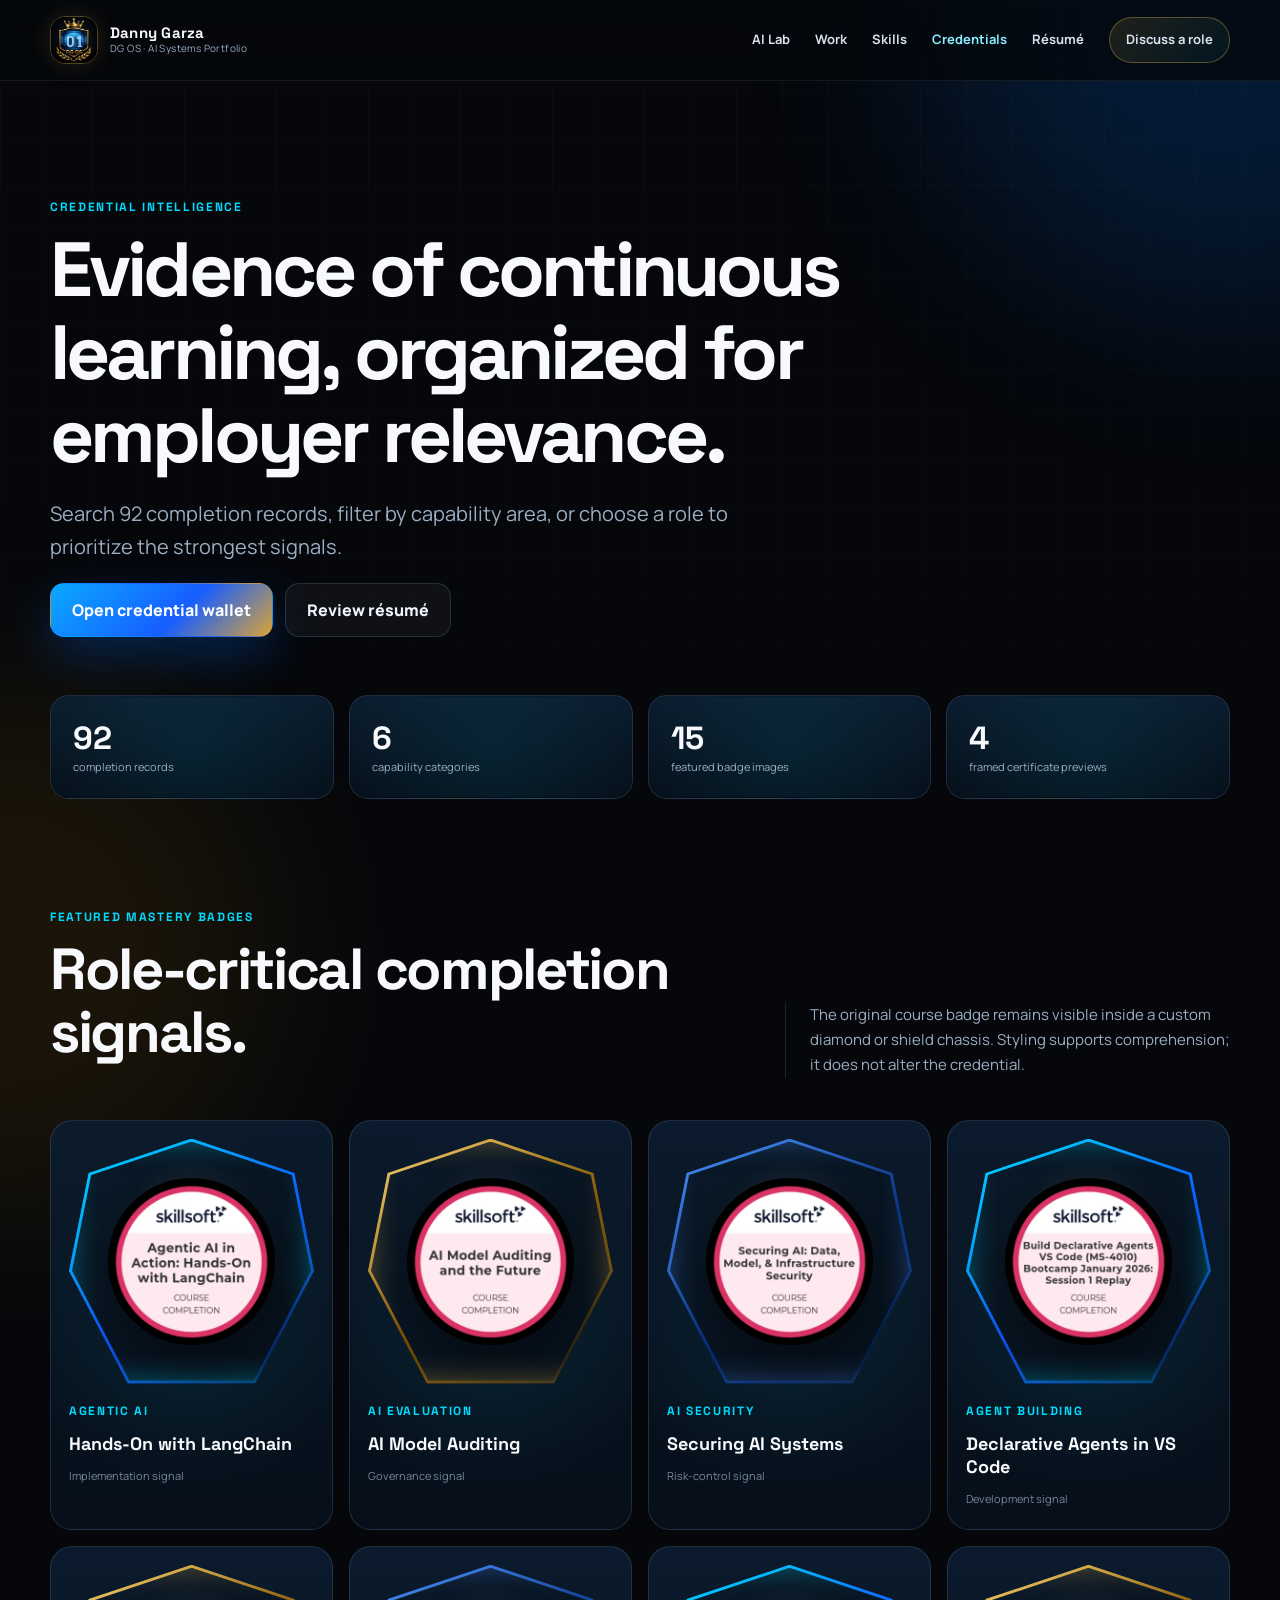
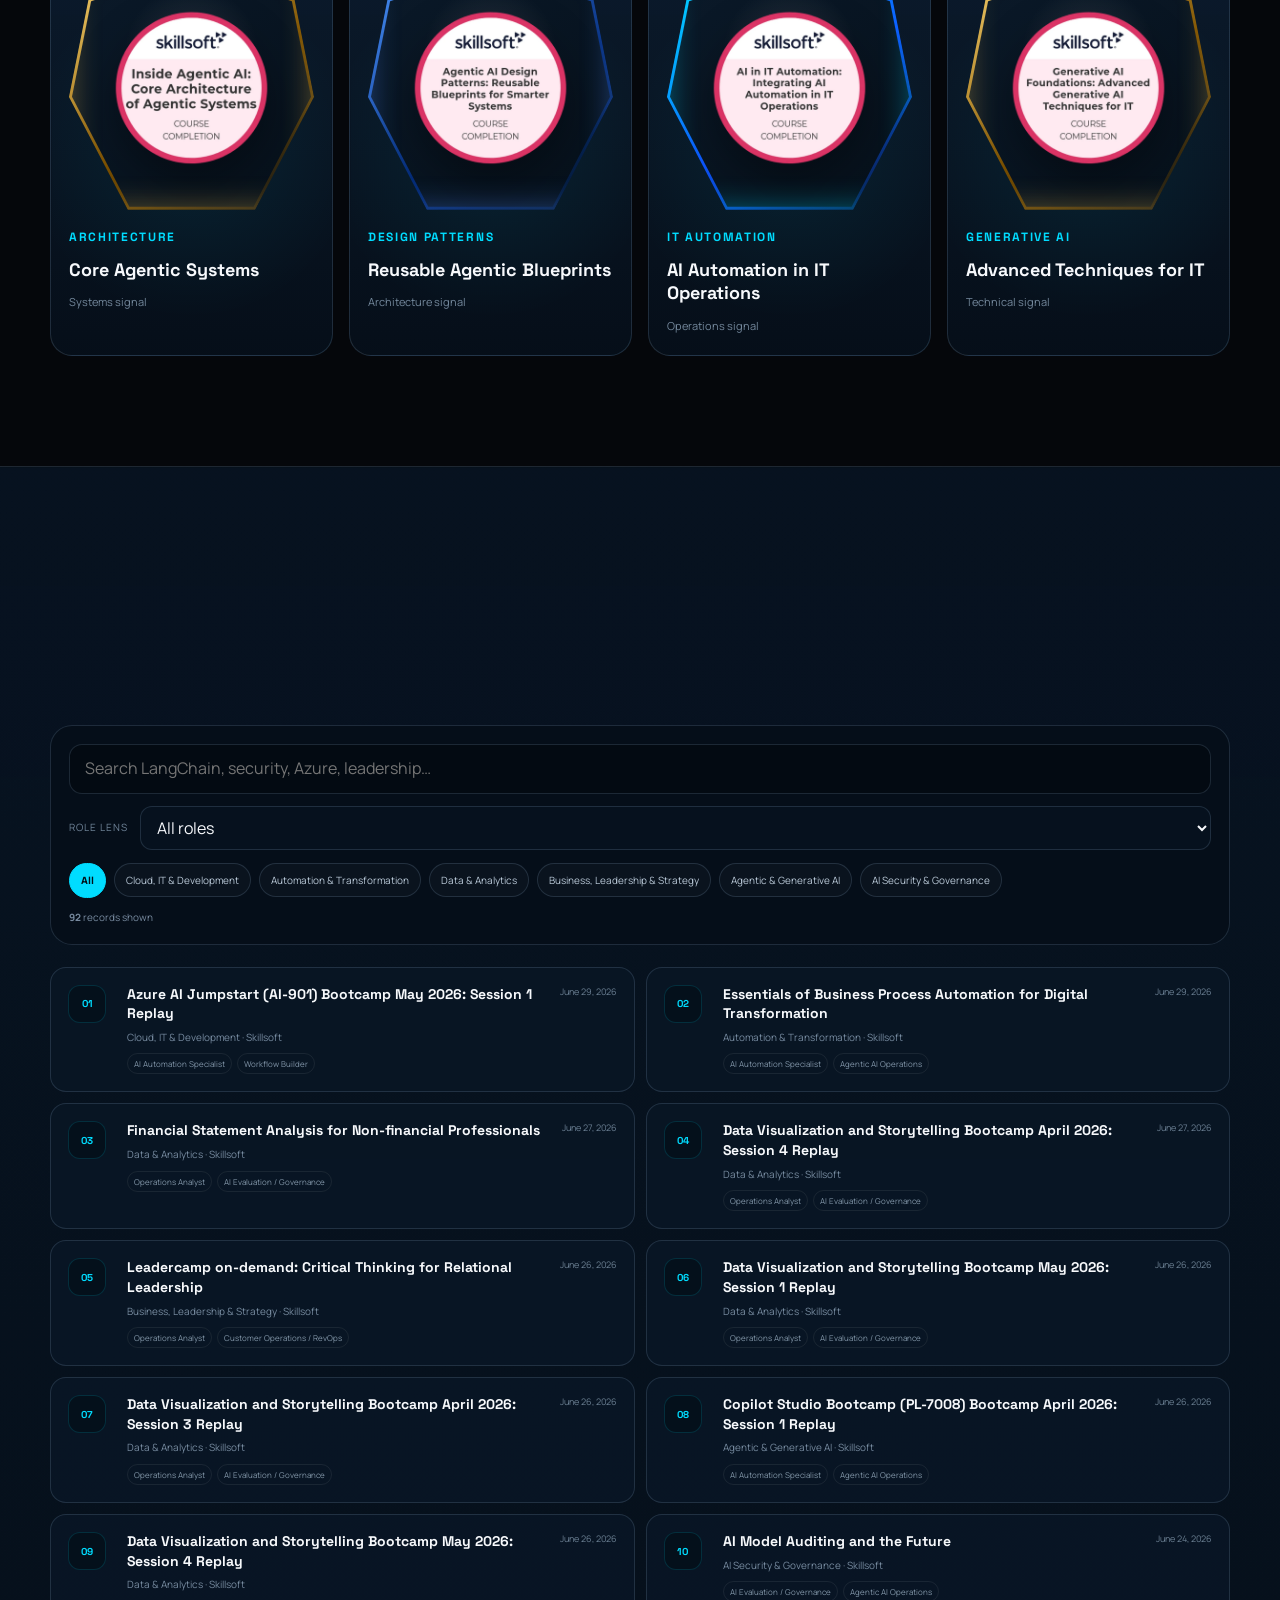
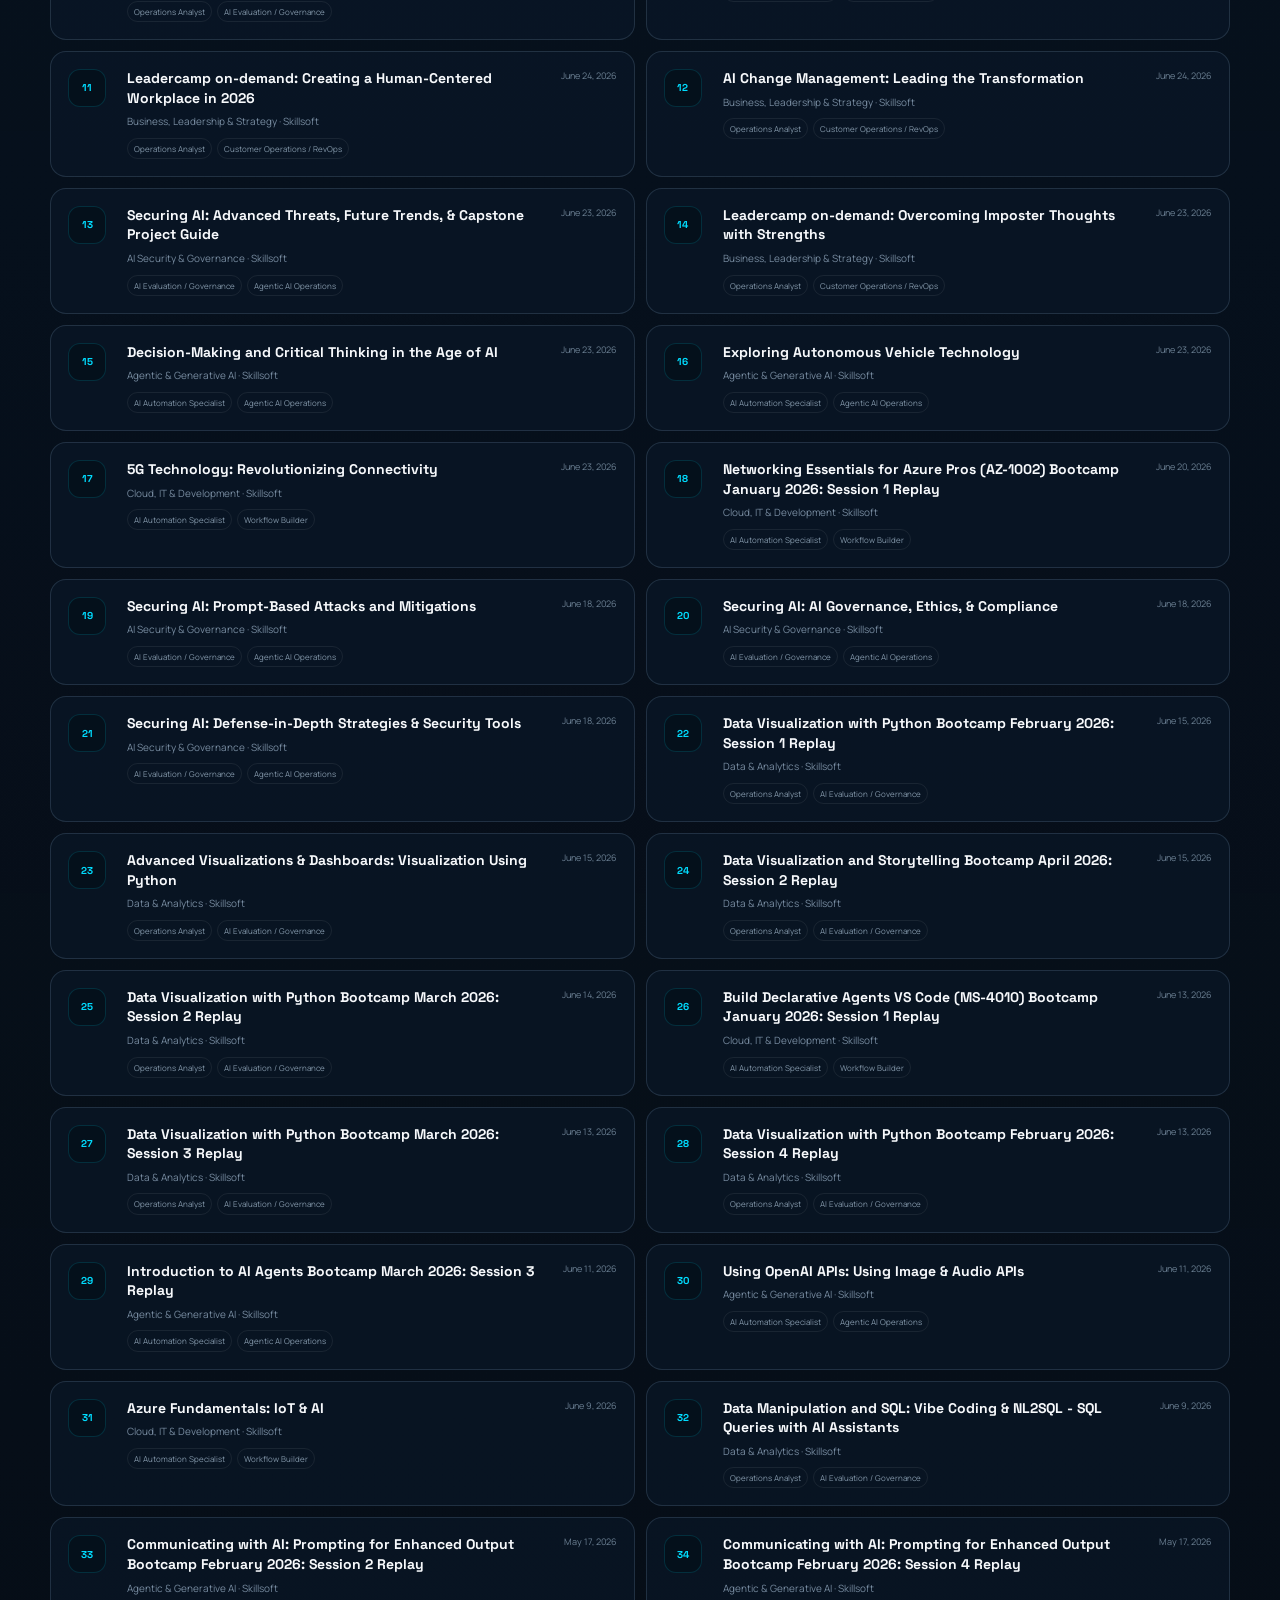
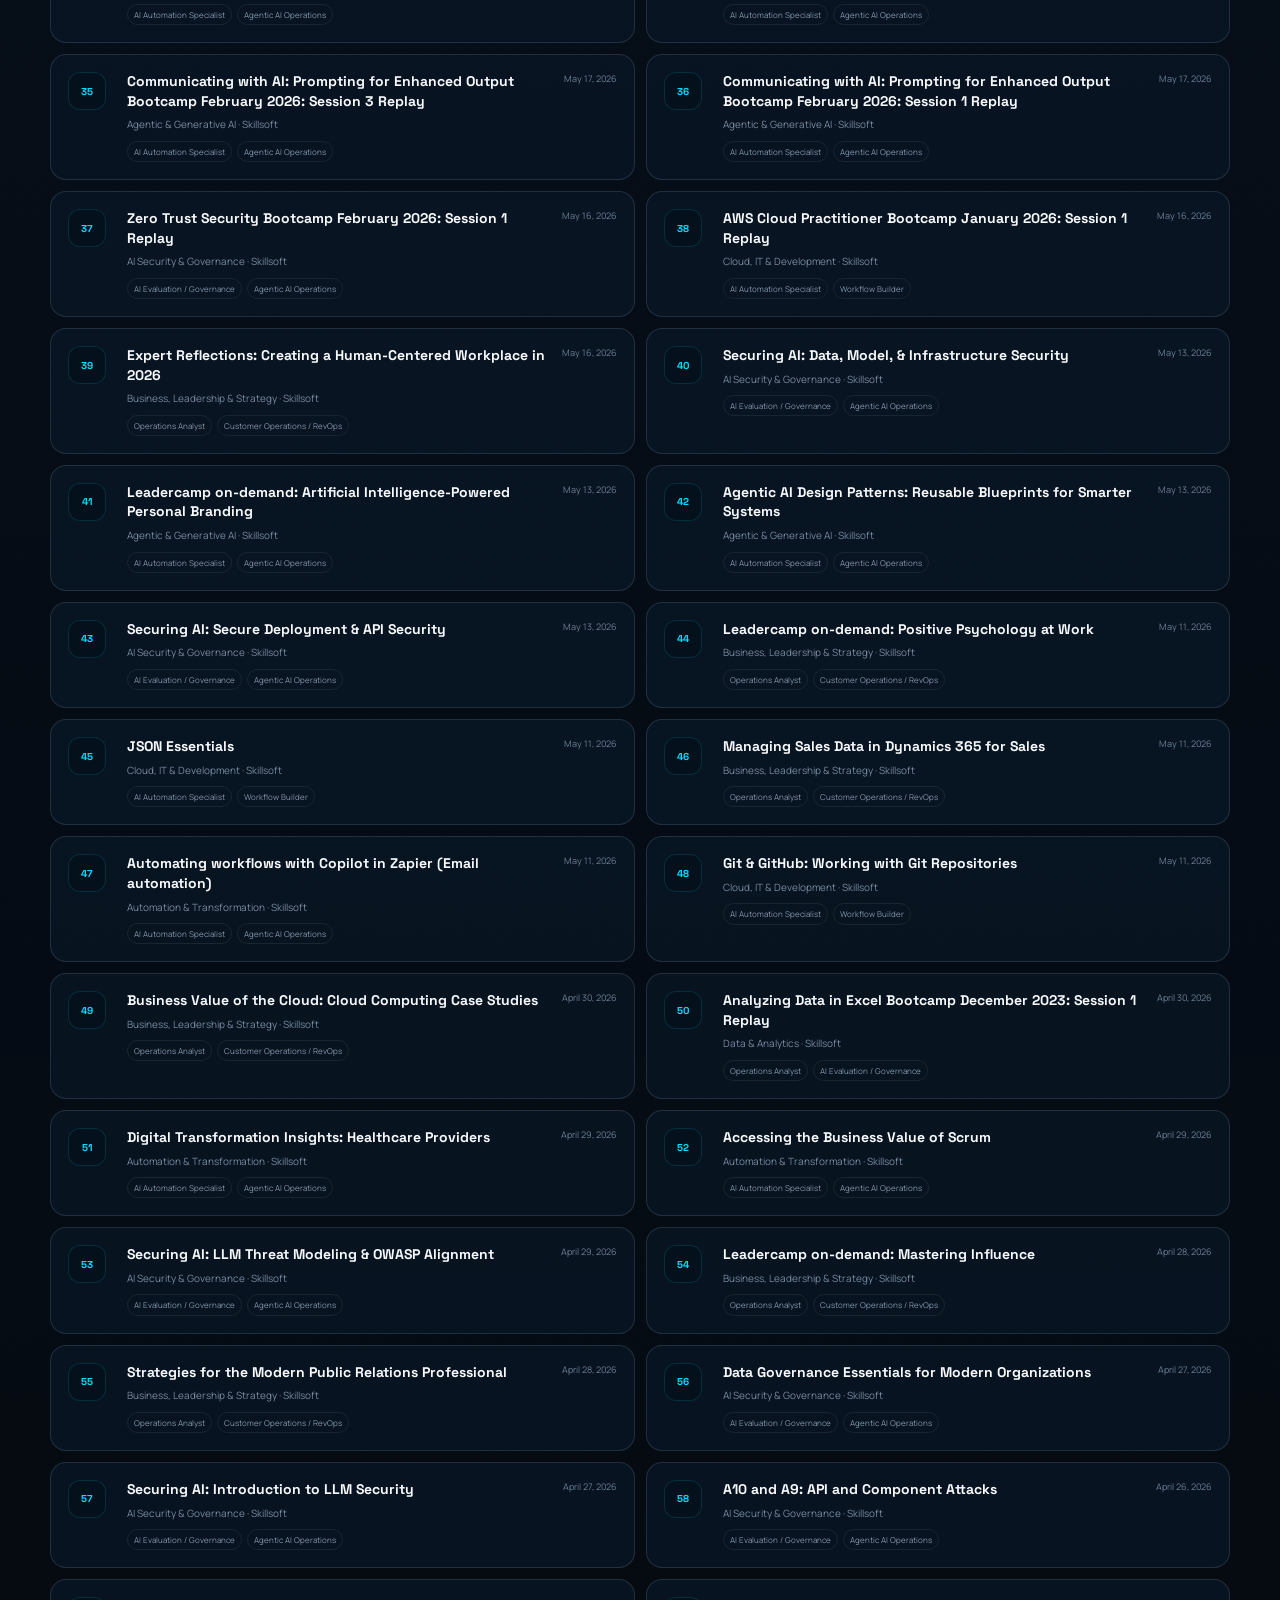
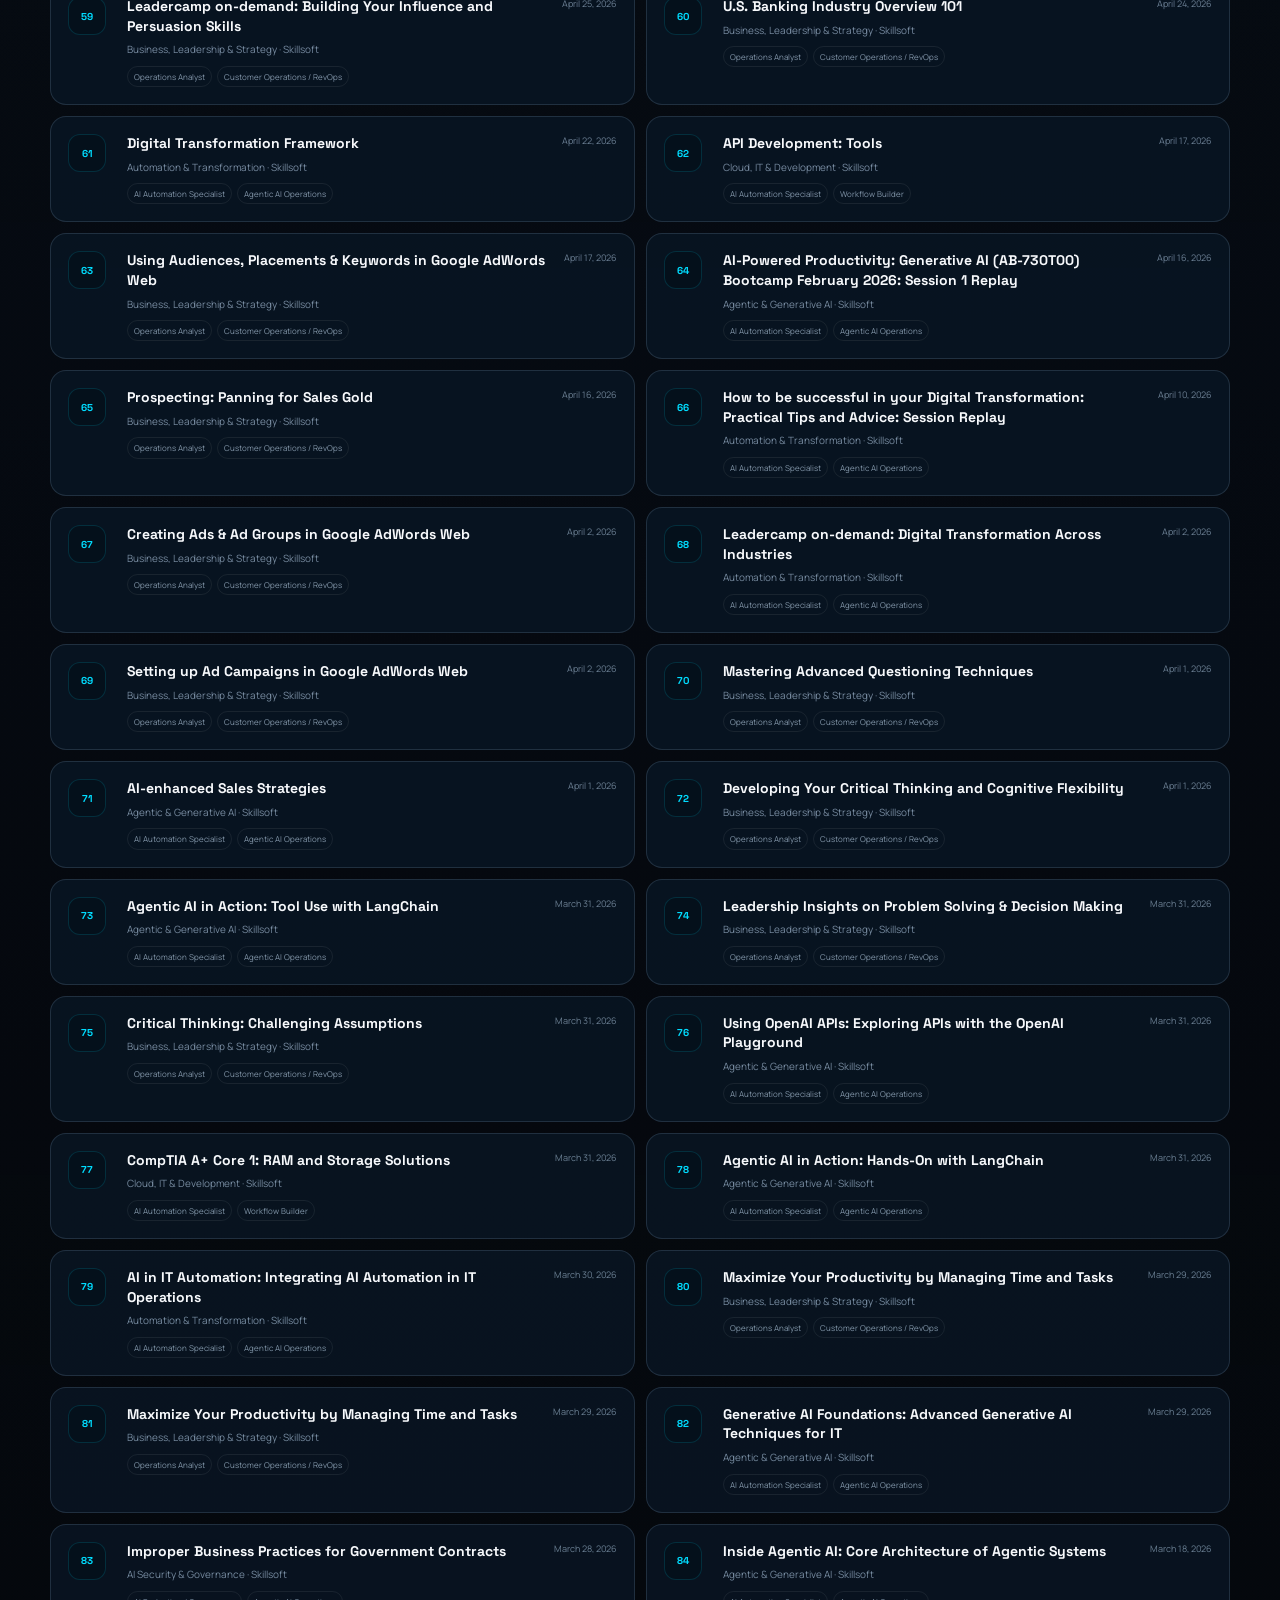
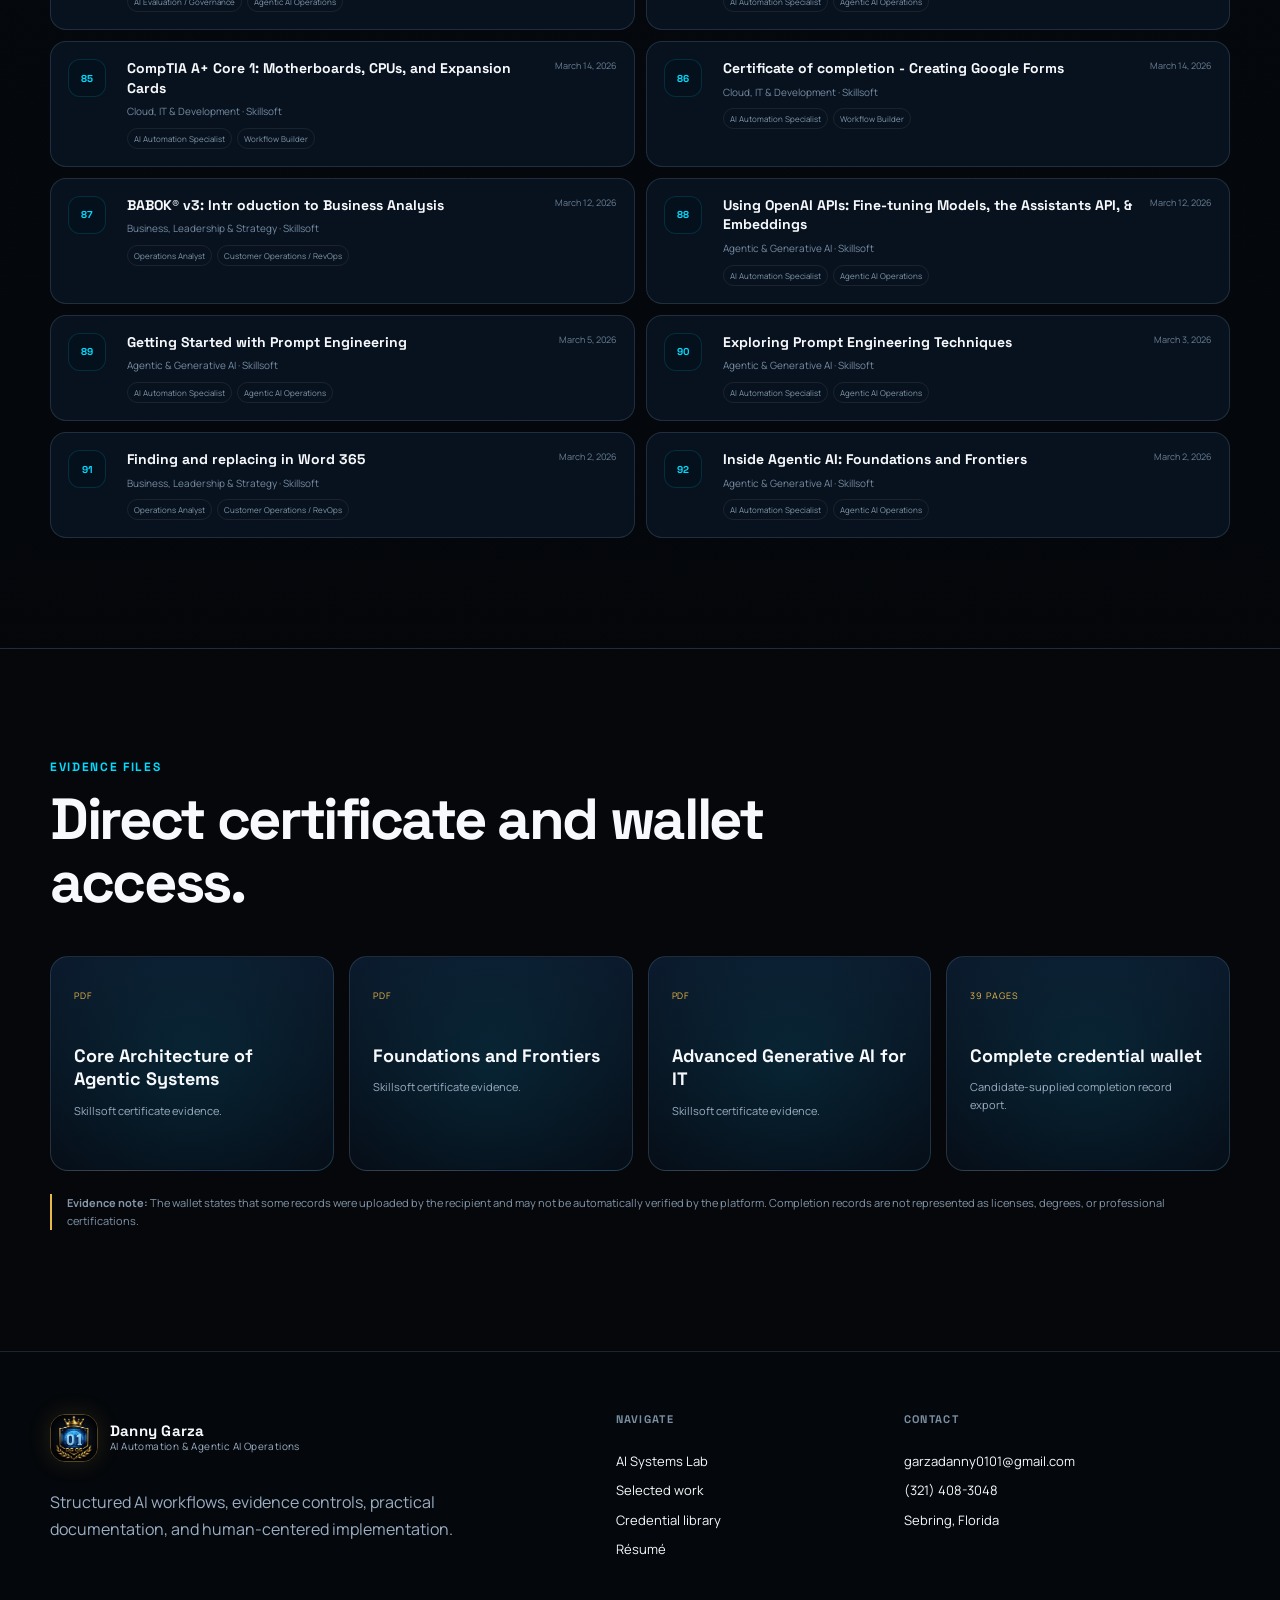
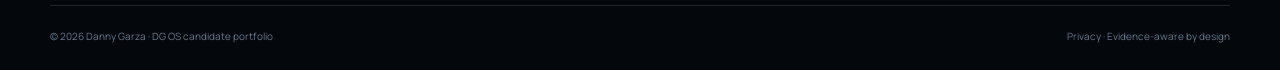
==== credentials.html @ 50877ddd "Add files via upload initial commit 7.19.26" ====
<!doctype html>
<html lang="en">
<head>
  <meta charset="utf-8"><meta name="viewport" content="width=device-width,initial-scale=1"><meta name="theme-color" content="#05070b">
  <title>Credentials | Danny Garza AI Systems Portfolio</title>
  <meta name="description" content="Search Danny Garza's 92 course-completion records across agentic AI, automation, AI security, analytics, cloud, business, and leadership.">
  <link rel="canonical" href="https://www.aisolidknowledge.com/credentials.html">
  <link rel="icon" href="favicon.png" type="image/png"><link rel="manifest" href="site.webmanifest">
  <link rel="preconnect" href="https://fonts.googleapis.com"><link rel="preconnect" href="https://fonts.gstatic.com" crossorigin><link href="https://fonts.googleapis.com/css2?family=Manrope:wght@400;500;600;700;800&family=Space+Grotesk:wght@500;600;700&display=swap" rel="stylesheet">
  <script>document.documentElement.classList.add('js')</script><link rel="stylesheet" href="assets/css/styles.css">
</head>
<body data-page="credentials">
  <a class="skip-link" href="#main">Skip to content</a><div class="progress-track" aria-hidden="true"><span data-progress></span></div><div class="background-grid" aria-hidden="true"></div><div class="ambient ambient-blue" aria-hidden="true"></div><div class="ambient ambient-gold" aria-hidden="true"></div>
  <header class="site-header"><div class="nav-shell"><a class="brand" href="index.html"><span class="brand-emblem"><img src="assets/images/brand/dg-os-crown.webp" alt="" width="56" height="56"></span><span class="brand-copy"><strong>Danny Garza</strong><small>DG OS · AI Systems Portfolio</small></span></a><button class="nav-toggle" type="button" aria-expanded="false" aria-controls="primary-nav" data-nav-toggle><span class="sr-only">Toggle navigation</span><span></span><span></span></button><nav id="primary-nav" class="site-nav" data-nav><a href="index.html#lab">AI Lab</a><a href="index.html#work">Work</a><a href="index.html#skills">Skills</a><a class="is-current" href="credentials.html">Credentials</a><a href="resume.html">Résumé</a><a class="nav-action" href="index.html#contact">Discuss a role</a></nav></div></header>
  <main id="main">
    <section class="subhero section-shell"><p class="kicker">CREDENTIAL INTELLIGENCE</p><h1>Evidence of continuous learning, organized for employer relevance.</h1><p>Search 92 completion records, filter by capability area, or choose a role to prioritize the strongest signals.</p><div class="hero-actions"><a class="button primary" href="assets/docs/certificates/Danny-Garza-Credential-Wallet.pdf" target="_blank" rel="noopener">Open credential wallet</a><a class="button secondary" href="resume.html">Review résumé</a></div></section>
    <section class="section-shell stats-grid"><div class="stat-card glow-card" data-glow-card><strong>92</strong><span>completion records</span></div><div class="stat-card glow-card" data-glow-card><strong>6</strong><span>capability categories</span></div><div class="stat-card glow-card" data-glow-card><strong>15</strong><span>featured badge images</span></div><div class="stat-card glow-card" data-glow-card><strong>4</strong><span>framed certificate previews</span></div></section>
    <section class="section-block section-shell"><div class="section-heading split-heading reveal"><div><p class="kicker">FEATURED MASTERY BADGES</p><h2>Role-critical completion signals.</h2></div><p>The original course badge remains visible inside a custom diamond or shield chassis. Styling supports comprehension; it does not alter the credential.</p></div>
      <div class="badge-grid badge-grid-large">
        <article class="mastery-badge glow-card reveal" data-glow-card><div class="badge-chassis badge-cyan"><img src="assets/images/badges/agentic-ai-langchain.webp" alt="Agentic AI in Action Hands-On with LangChain badge"></div><p class="eyebrow">AGENTIC AI</p><h3>Hands-On with LangChain</h3><span>Implementation signal</span></article>
        <article class="mastery-badge glow-card reveal" data-glow-card><div class="badge-chassis badge-gold"><img src="assets/images/badges/ai-model-auditing.webp" alt="AI Model Auditing and the Future badge"></div><p class="eyebrow">AI EVALUATION</p><h3>AI Model Auditing</h3><span>Governance signal</span></article>
        <article class="mastery-badge glow-card reveal" data-glow-card><div class="badge-chassis badge-blue"><img src="assets/images/badges/securing-ai.webp" alt="Securing AI Data Model and Infrastructure Security badge"></div><p class="eyebrow">AI SECURITY</p><h3>Securing AI Systems</h3><span>Risk-control signal</span></article>
        <article class="mastery-badge glow-card reveal" data-glow-card><div class="badge-chassis badge-cyan"><img src="assets/images/badges/declarative-agents-vscode.webp" alt="Build Declarative Agents VS Code bootcamp badge"></div><p class="eyebrow">AGENT BUILDING</p><h3>Declarative Agents in VS Code</h3><span>Development signal</span></article>
        <article class="mastery-badge glow-card reveal" data-glow-card><div class="badge-chassis badge-gold"><img src="assets/images/badges/inside-agentic-ai-core-architecture.webp" alt="Inside Agentic AI Core Architecture badge"></div><p class="eyebrow">ARCHITECTURE</p><h3>Core Agentic Systems</h3><span>Systems signal</span></article>
        <article class="mastery-badge glow-card reveal" data-glow-card><div class="badge-chassis badge-blue"><img src="assets/images/badges/agentic-ai-design-patterns.webp" alt="Agentic AI Design Patterns badge"></div><p class="eyebrow">DESIGN PATTERNS</p><h3>Reusable Agentic Blueprints</h3><span>Architecture signal</span></article>
        <article class="mastery-badge glow-card reveal" data-glow-card><div class="badge-chassis badge-cyan"><img src="assets/images/badges/ai-it-automation.webp" alt="AI in IT Automation badge"></div><p class="eyebrow">IT AUTOMATION</p><h3>AI Automation in IT Operations</h3><span>Operations signal</span></article>
        <article class="mastery-badge glow-card reveal" data-glow-card><div class="badge-chassis badge-gold"><img src="assets/images/badges/generative-ai-advanced-it.webp" alt="Generative AI Advanced Techniques for IT badge"></div><p class="eyebrow">GENERATIVE AI</p><h3>Advanced Techniques for IT</h3><span>Technical signal</span></article>
      </div>
    </section>
    <section class="credential-library"><div class="section-shell"><div class="section-heading split-heading reveal"><div><p class="kicker">SEARCHABLE INVENTORY</p><h2>All completion records.</h2></div><p>Search exact technologies, filter by category, or prioritize credentials for a target role.</p></div>
      <div class="credential-toolbar reveal"><label class="search-field"><span class="sr-only">Search credentials</span><input type="search" placeholder="Search LangChain, security, Azure, leadership…" data-credential-search></label><label class="role-filter"><span>Role lens</span><select data-role-filter><option value="All">All roles</option><option>AI Automation Specialist</option><option>Agentic AI Operations</option><option>AI Evaluation / Governance</option><option>Workflow Builder</option><option>Operations Analyst</option><option>Customer Operations / RevOps</option></select></label><div class="filter-row" data-category-filters></div><p class="result-count"><strong data-credential-count>92</strong> records shown</p></div>
      <div class="credential-list" data-credential-list></div>
      <noscript><p class="noscript-note">JavaScript is required to filter the inventory. The complete credential-wallet PDF remains available above.</p></noscript>
    </div></section>
    <section class="section-block section-shell"><div class="section-heading reveal"><p class="kicker">EVIDENCE FILES</p><h2>Direct certificate and wallet access.</h2></div><div class="evidence-grid"><a class="evidence-card glow-card reveal" data-glow-card href="assets/docs/certificates/inside-agentic-ai-core-architecture.pdf" target="_blank" rel="noopener"><span>PDF</span><h3>Core Architecture of Agentic Systems</h3><p>Skillsoft certificate evidence.</p></a><a class="evidence-card glow-card reveal" data-glow-card href="assets/docs/certificates/inside-agentic-ai-foundations-frontiers.pdf" target="_blank" rel="noopener"><span>PDF</span><h3>Foundations and Frontiers</h3><p>Skillsoft certificate evidence.</p></a><a class="evidence-card glow-card reveal" data-glow-card href="assets/docs/certificates/generative-ai-advanced-it.pdf" target="_blank" rel="noopener"><span>PDF</span><h3>Advanced Generative AI for IT</h3><p>Skillsoft certificate evidence.</p></a><a class="evidence-card glow-card reveal" data-glow-card href="assets/docs/certificates/Danny-Garza-Credential-Wallet.pdf" target="_blank" rel="noopener"><span>39 pages</span><h3>Complete credential wallet</h3><p>Candidate-supplied completion record export.</p></a></div><p class="disclosure reveal"><strong>Evidence note:</strong> The wallet states that some records were uploaded by the recipient and may not be automatically verified by the platform. Completion records are not represented as licenses, degrees, or professional certifications.</p></section>
  </main>
  <footer class="site-footer"><div class="footer-grid section-shell"><div><a class="brand footer-brand" href="index.html"><span class="brand-emblem"><img src="assets/images/brand/dg-os-crown.webp" alt="" width="56" height="56"></span><span class="brand-copy"><strong>Danny Garza</strong><small>AI Automation & Agentic AI Operations</small></span></a><p>Structured AI workflows, evidence controls, practical documentation, and human-centered implementation.</p></div><div><h2>Navigate</h2><a href="index.html#lab">AI Systems Lab</a><a href="index.html#work">Selected work</a><a href="credentials.html">Credential library</a><a href="resume.html">Résumé</a></div><div><h2>Contact</h2><a href="mailto:garzadanny0101@gmail.com">garzadanny0101@gmail.com</a><a href="tel:+13214083048">(321) 408-3048</a><span>Sebring, Florida</span></div></div><div class="footer-bottom section-shell"><span>© 2026 Danny Garza · DG OS candidate portfolio</span><span><a href="privacy.html">Privacy</a> · Evidence-aware by design</span></div></footer>
  <script src="assets/data/credentials.js"></script><script src="assets/js/common.js" defer></script><script src="assets/js/credentials-page.js" defer></script>
</body>
</html>
---- assets/css/styles.css ----
:root{
  --bg:#05070b;--bg-2:#07111d;--panel:#0a1524;--panel-2:#0d1b2e;--panel-3:#10243c;
  --text:#f7f9fc;--muted:#9caec3;--line:rgba(146,177,209,.18);--line-strong:rgba(109,224,255,.42);
  --cyan:#00dcff;--cyan-soft:#8beeff;--blue:#1568ff;--blue-2:#072a68;--gold:#e8b84a;--gold-soft:#ffd97a;
  --green:#54df9a;--danger:#ff6e75;--shadow:0 28px 90px rgba(0,0,0,.48);--radius:28px;--radius-sm:18px;
  --max:1180px;--font:"Manrope",Aptos,Arial,sans-serif;--display:"Space Grotesk","Manrope",Aptos,Arial,sans-serif
}
*{box-sizing:border-box}html{scroll-behavior:smooth;color-scheme:dark}body{margin:0;background:var(--bg);color:var(--text);font-family:var(--font);font-size:16px;line-height:1.65;overflow-x:hidden}a{color:inherit;text-decoration:none}img{max-width:100%;display:block}button,input,textarea,select{font:inherit;color:inherit}button{cursor:pointer}::selection{background:var(--cyan);color:#021019}.hidden{display:none!important}.sr-only{position:absolute!important;width:1px!important;height:1px!important;padding:0!important;margin:-1px!important;overflow:hidden!important;clip:rect(0,0,0,0)!important;white-space:nowrap!important;border:0!important}.skip-link{position:fixed;left:14px;top:-100px;z-index:999;background:#fff;color:#04111b;padding:12px 18px;border-radius:10px;font-weight:800}.skip-link:focus{top:14px}.section-shell{width:min(calc(100% - 36px),var(--max));margin-inline:auto}.section-block{padding:110px 0}.kicker,.eyebrow{text-transform:uppercase;letter-spacing:.14em;font:800 12px var(--display);color:var(--cyan);margin:0 0 13px}h1,h2,h3{font-family:var(--display);line-height:1.08;margin-top:0}h1{font-size:clamp(44px,6vw,78px);letter-spacing:-.05em}h2{font-size:clamp(34px,4.8vw,58px);letter-spacing:-.04em}h3{font-size:24px}.text-link{font-weight:800}.text-link span{color:var(--cyan)}.text-link:hover{color:var(--cyan)}
.progress-track{position:fixed;inset:0 0 auto;height:3px;z-index:300;background:transparent}.progress-track span{display:block;height:100%;width:0;background:linear-gradient(90deg,var(--cyan),var(--blue),var(--gold))}.background-grid{position:fixed;inset:0;z-index:-5;pointer-events:none;background-image:linear-gradient(rgba(255,255,255,.022) 1px,transparent 1px),linear-gradient(90deg,rgba(255,255,255,.022) 1px,transparent 1px);background-size:46px 46px;mask-image:linear-gradient(to bottom,black,transparent 85%)}.ambient{position:fixed;border-radius:50%;filter:blur(100px);z-index:-4;pointer-events:none;opacity:.17}.ambient-blue{width:620px;height:620px;background:#007dff;top:-310px;right:-260px}.ambient-gold{width:540px;height:540px;background:#8a5d00;bottom:-320px;left:-260px}
.site-header{position:sticky;top:0;z-index:200;background:rgba(5,7,11,.76);backdrop-filter:blur(20px);border-bottom:1px solid rgba(255,255,255,.07)}.nav-shell{width:min(calc(100% - 36px),var(--max));min-height:80px;margin:auto;display:flex;align-items:center;justify-content:space-between;gap:28px}.brand{display:inline-flex;align-items:center;gap:12px;min-width:220px}.brand-emblem{width:48px;height:48px;border-radius:15px;overflow:hidden;border:1px solid rgba(232,184,74,.35);box-shadow:0 0 24px rgba(232,184,74,.14)}.brand-emblem img{width:100%;height:100%;object-fit:cover}.brand-copy strong,.brand-copy small{display:block}.brand-copy strong{font:800 15px var(--display);letter-spacing:.015em}.brand-copy small{font-size:10px;color:var(--muted);margin-top:-2px;letter-spacing:.04em}.site-nav{display:flex;align-items:center;gap:25px;font-size:13px;font-weight:700}.site-nav a{color:#d7e2ee;transition:color .2s ease}.site-nav a:hover,.site-nav .is-current{color:var(--cyan-soft)}.nav-action{padding:11px 16px;border-radius:999px;border:1px solid rgba(232,184,74,.34);background:linear-gradient(135deg,rgba(232,184,74,.13),rgba(0,220,255,.06));white-space:nowrap}.nav-toggle{display:none;width:48px;height:48px;border:1px solid var(--line);border-radius:14px;background:var(--panel);align-items:center;justify-content:center;flex-direction:column;gap:6px}.nav-toggle span:not(.sr-only){width:20px;height:2px;border-radius:2px;background:white}.site-nav-simple{display:flex!important}
.button{min-height:50px;display:inline-flex;align-items:center;justify-content:center;padding:13px 21px;border:1px solid transparent;border-radius:14px;font-weight:800;transition:transform .22s ease,box-shadow .22s ease,border-color .22s ease,background .22s ease}.button:hover{transform:translateY(-2px)}.button.primary{background:linear-gradient(135deg,#0aa9ff,#175dff 58%,#d9a437);color:#fff;box-shadow:0 18px 48px rgba(0,116,255,.27)}.button.primary:hover{box-shadow:0 22px 58px rgba(0,171,255,.34)}.button.secondary{background:rgba(255,255,255,.045);border-color:var(--line);color:#eff6ff}.button.secondary:hover{border-color:var(--line-strong);background:rgba(0,220,255,.06)}.hero-actions{display:flex;gap:12px;flex-wrap:wrap}
.glow-card{position:relative;isolation:isolate}.glow-card:before{content:"";position:absolute;inset:-1px;border-radius:inherit;padding:1px;background:conic-gradient(from var(--glow-angle,0deg),transparent 0 30%,var(--cyan) 38%,var(--blue) 48%,var(--gold) 59%,transparent 70% 100%);opacity:var(--glow-opacity,.13);transition:opacity .25s ease;z-index:-1;mask:linear-gradient(#000 0 0) content-box,linear-gradient(#000 0 0);mask-composite:exclude}.glow-card:hover:before,.glow-card:focus-within:before{opacity:.95}.glow-card:after{content:"";position:absolute;inset:1px;border-radius:inherit;background:radial-gradient(240px circle at var(--glow-x,50%) var(--glow-y,50%),rgba(0,220,255,.08),transparent 70%);pointer-events:none;z-index:-1}
.hero{min-height:calc(100svh - 80px);display:grid;grid-template-columns:1.02fr .98fr;align-items:center;gap:58px;padding:76px 0 72px}.status-pill{display:inline-flex;align-items:center;gap:9px;border:1px solid var(--line);background:rgba(255,255,255,.035);border-radius:999px;padding:8px 12px;margin-bottom:24px;color:#d9e5f1;font-size:12px}.status-pill span{width:8px;height:8px;border-radius:50%;background:var(--green);box-shadow:0 0 0 6px rgba(84,223,154,.12)}.hero h1{margin:0 0 24px}.hero h1 em{font-style:normal;color:transparent;background:linear-gradient(90deg,#fff 5%,var(--cyan) 45%,var(--gold-soft));background-clip:text;-webkit-background-clip:text}.hero-lede{font-size:clamp(18px,2vw,21px);color:#c3d1df;max-width:660px;margin:0 0 32px}.hero-proof{display:grid;grid-template-columns:repeat(3,1fr);gap:15px;margin-top:38px}.hero-proof>div{padding-top:17px;border-top:1px solid var(--line)}.hero-proof strong{display:block;font:800 23px var(--display)}.hero-proof span{display:block;font-size:12px;color:var(--muted)}.globe-shell{border-radius:32px;background:linear-gradient(180deg,rgba(11,27,47,.92),rgba(5,13,23,.98));border:1px solid rgba(105,167,222,.24);box-shadow:var(--shadow);overflow:hidden}.globe-toolbar{height:54px;display:flex;align-items:center;gap:9px;padding:0 18px;border-bottom:1px solid var(--line);font-size:11px;letter-spacing:.08em}.globe-toolbar b{font-size:10px}.globe-toolbar small{margin-left:auto;color:#71869c}.live-dot{width:8px;height:8px;border-radius:50%;background:var(--cyan);box-shadow:0 0 0 0 rgba(0,220,255,.6);animation:pulse 2s infinite}.globe-stage{position:relative;aspect-ratio:1;min-height:440px;background:radial-gradient(circle at 50% 50%,rgba(0,124,255,.16),transparent 59%),linear-gradient(180deg,#07101d,#040910);overflow:hidden}.globe-stage canvas{position:absolute;inset:0;width:100%;height:100%;z-index:2}.globe-fallback{position:absolute;inset:0;opacity:.14;mix-blend-mode:screen}.globe-fallback img{width:100%;height:100%;object-fit:cover}.globe-label{position:absolute;z-index:3;padding:7px 10px;border:1px solid rgba(139,238,255,.26);background:rgba(5,16,28,.78);backdrop-filter:blur(8px);border-radius:999px;font:800 9px var(--display);letter-spacing:.11em;color:#d9faff;box-shadow:0 8px 25px rgba(0,0,0,.3);pointer-events:none}.label-intake{left:7%;top:20%}.label-agents{right:8%;top:25%}.label-tools{left:10%;bottom:22%}.label-eval{right:8%;bottom:20%}.label-human{left:50%;bottom:7%;transform:translateX(-50%);border-color:rgba(232,184,74,.4);color:var(--gold-soft)}.globe-readout{display:grid;grid-template-columns:repeat(3,1fr);gap:8px;padding:14px}.globe-readout span{display:flex;align-items:center;gap:7px;padding:10px;border-radius:10px;background:#06111e;border:1px solid rgba(255,255,255,.06);font-size:10px;color:#b7c7d7}.globe-readout i{width:7px;height:7px;border-radius:50%;background:var(--cyan);box-shadow:0 0 12px var(--cyan)}
.signal-strip{display:flex;flex-wrap:wrap;justify-content:center;gap:9px;padding-bottom:28px}.signal-strip span{border:1px solid var(--line);background:rgba(255,255,255,.025);border-radius:999px;padding:9px 13px;font-size:11px;color:#b9c9d9}.section-heading{max-width:780px;margin-bottom:42px}.section-heading h2{margin:0 0 14px}.section-heading>p:last-child{font-size:18px;color:var(--muted);margin:0}.split-heading{max-width:none;display:grid;grid-template-columns:1fr .67fr;gap:70px;align-items:end}.split-heading>p:last-child{font-size:15px;border-left:1px solid var(--line);padding-left:24px}.role-selector{display:flex;flex-wrap:wrap;gap:9px;margin-bottom:17px}.role-selector button{border:1px solid var(--line);background:rgba(255,255,255,.028);border-radius:999px;padding:10px 14px;font-size:12px;color:#b8c9db}.role-selector button[aria-selected="true"]{background:linear-gradient(135deg,rgba(0,220,255,.18),rgba(232,184,74,.1));border-color:rgba(0,220,255,.55);color:white}.role-output{display:grid;grid-template-columns:.7fr 1.3fr;gap:34px;border-radius:24px;padding:27px;background:linear-gradient(135deg,rgba(12,32,55,.94),rgba(7,18,31,.96));border:1px solid var(--line)}.role-output h3{font-size:29px;margin:0 0 8px}.role-output p{color:var(--muted);margin:0}.role-output-metrics{display:grid;grid-template-columns:repeat(3,1fr);gap:12px}.role-output-metrics>div{padding:17px;border:1px solid rgba(255,255,255,.07);background:#07121f;border-radius:14px}.role-output-metrics span,.role-output-metrics strong{display:block}.role-output-metrics span{font-size:10px;color:#73879b;text-transform:uppercase;letter-spacing:.1em}.role-output-metrics strong{font-size:13px;margin-top:8px}
.lab-section{padding:110px 0;background:linear-gradient(180deg,rgba(8,25,44,.72),rgba(5,7,11,.35));border-block:1px solid var(--line)}.lab-layout{display:grid;grid-template-columns:270px 1fr;gap:16px}.lab-tabs{display:flex;flex-direction:column;gap:8px}.lab-tabs button{display:flex;align-items:center;gap:12px;text-align:left;border:1px solid var(--line);background:rgba(255,255,255,.02);border-radius:14px;padding:15px;color:#aebfd1}.lab-tabs button span{font:800 10px var(--display);color:#667b91}.lab-tabs button.is-active{border-color:rgba(0,220,255,.48);background:linear-gradient(135deg,rgba(0,220,255,.12),rgba(21,104,255,.06));color:#fff}.lab-tabs button.is-active span{color:var(--cyan)}.lab-console{border:1px solid rgba(112,175,227,.25);border-radius:24px;background:linear-gradient(180deg,#0a1728,#050c16);box-shadow:var(--shadow);overflow:hidden}.console-header{height:52px;display:flex;align-items:center;gap:10px;padding:0 17px;border-bottom:1px solid var(--line);font-size:10px;letter-spacing:.08em}.console-header>div{display:flex;gap:6px}.console-header>div span{width:8px;height:8px;border-radius:50%;background:var(--danger)}.console-header>div span:nth-child(2){background:var(--gold)}.console-header>div span:nth-child(3){background:var(--green)}.console-header b{margin-left:8px}.console-header small{margin-left:auto;color:#677b90}.console-body{padding:22px}.flow-map{display:grid;grid-template-columns:1fr 38px 1fr 38px 1fr 38px 1fr;align-items:center;gap:7px}.flow-node{padding:15px;border-radius:14px;background:#07121f;border:1px solid rgba(255,255,255,.07);min-height:112px}.flow-node.is-active{border-color:rgba(0,220,255,.44);box-shadow:inset 0 0 35px rgba(0,220,255,.05)}.flow-node span{font:800 9px var(--display);letter-spacing:.1em;color:var(--cyan)}.flow-node b,.flow-node small{display:block}.flow-node b{font-size:13px;margin-top:15px}.flow-node small{font-size:10px;color:#74879a;margin-top:4px}.flow-connector{height:2px;background:rgba(0,220,255,.17);position:relative;overflow:hidden}.flow-connector i{position:absolute;width:18px;height:100%;background:linear-gradient(90deg,transparent,var(--cyan),transparent);animation:flow 2.2s linear infinite}.console-grid{display:grid;grid-template-columns:repeat(2,1fr);gap:10px;margin-top:18px}.console-grid>div{padding:15px;background:#06101c;border:1px solid rgba(255,255,255,.06);border-radius:13px}.console-grid small{color:#697e93;font-size:9px;letter-spacing:.1em}.console-grid p{margin:7px 0 0;font-size:12px;color:#c4d1df}.console-statusbar{display:flex;justify-content:space-between;gap:15px;flex-wrap:wrap;margin-top:16px;padding-top:15px;border-top:1px solid var(--line);font-size:10px;color:#75899d}.console-statusbar span{display:flex;align-items:center;gap:7px}.status-green{width:7px;height:7px;border-radius:50%;background:var(--green)}
.project-grid{display:grid;grid-template-columns:1.18fr .82fr;gap:16px}.project-card{border-radius:23px;border:1px solid var(--line);background:linear-gradient(180deg,rgba(12,31,52,.9),rgba(7,17,29,.94));padding:27px;min-height:255px}.project-feature{grid-row:span 3;min-height:620px;background:radial-gradient(circle at 76% 15%,rgba(0,220,255,.11),transparent 32%),linear-gradient(180deg,rgba(12,31,52,.94),rgba(6,15,26,.98))}.project-top{display:flex;justify-content:space-between;gap:14px;color:#70859a;text-transform:uppercase;letter-spacing:.1em;font-size:9px}.project-card h3{font-size:30px;margin:34px 0 14px}.project-card p{color:var(--muted)}.project-card ul{padding-left:18px;color:#c3d2e0}.project-card li{margin:9px 0}.project-flow{display:flex;flex-wrap:wrap;align-items:center;gap:9px;margin:65px 0 32px}.project-flow span{padding:9px 10px;border-radius:10px;border:1px solid rgba(0,220,255,.16);background:#06111e;font-size:11px}.project-flow i{font-style:normal;color:var(--cyan)}.project-detail-grid{display:grid;grid-template-columns:repeat(2,1fr);gap:12px}.project-detail-grid>div{padding:16px;border:1px solid rgba(255,255,255,.07);border-radius:13px;background:#06111e}.project-detail-grid small,.project-detail-grid b{display:block}.project-detail-grid small{font-size:9px;letter-spacing:.1em;color:#6e8297}.project-detail-grid b{font-size:12px;margin-top:8px}
.skills-section{padding:110px 0;background:linear-gradient(180deg,rgba(8,22,38,.66),rgba(5,7,11,.15));border-block:1px solid var(--line)}.skills-grid{display:grid;grid-template-columns:repeat(2,1fr);gap:16px}.skill-card{border-radius:22px;padding:27px;background:linear-gradient(180deg,rgba(12,30,50,.86),rgba(7,17,29,.91));border:1px solid var(--line)}.skill-icon{width:42px;height:42px;display:grid;place-items:center;border-radius:13px;background:linear-gradient(135deg,rgba(0,220,255,.16),rgba(232,184,74,.13));border:1px solid rgba(0,220,255,.24);color:var(--gold-soft);font-size:22px}.skill-card h3{margin:30px 0 18px}.chip-cloud{display:flex;flex-wrap:wrap;gap:8px}.chip-cloud span{border:1px solid var(--line);background:rgba(255,255,255,.025);border-radius:999px;padding:7px 10px;font-size:11px;color:#bdcbd9}
.badge-grid{display:grid;grid-template-columns:repeat(3,1fr);gap:16px}.badge-grid-large{grid-template-columns:repeat(4,1fr)}.mastery-badge{border-radius:22px;border:1px solid var(--line);background:linear-gradient(180deg,rgba(12,29,48,.9),rgba(6,15,26,.96));padding:18px;overflow:hidden}.mastery-badge h3{font-size:18px;line-height:1.3;margin:4px 0 6px}.mastery-badge>span{font-size:11px;color:#74889c}.badge-chassis{position:relative;aspect-ratio:1;border-radius:24px;padding:18px;background:#050a11;display:grid;place-items:center;overflow:hidden;margin-bottom:19px;clip-path:polygon(50% 0,92% 14%,100% 54%,76% 100%,24% 100%,0 54%,8% 14%)}.badge-chassis:before{content:"";position:absolute;inset:3px;clip-path:inherit;background:radial-gradient(circle at 50% 35%,rgba(255,255,255,.13),transparent 34%),linear-gradient(145deg,#0b1a2a,#06101a);z-index:0}.badge-chassis:after{content:"";position:absolute;inset:0;clip-path:inherit;box-shadow:inset 0 0 32px currentColor;opacity:.45}.badge-chassis img{position:relative;z-index:1;width:80%;height:80%;object-fit:contain;border-radius:50%;filter:drop-shadow(0 18px 22px rgba(0,0,0,.35))}.badge-cyan{color:var(--cyan);background:linear-gradient(145deg,#00e5ff,#0d56ff 54%,#061627)}.badge-blue{color:#4f8dff;background:linear-gradient(145deg,#4c96ff,#052d7b 58%,#061627)}.badge-gold{color:var(--gold);background:linear-gradient(145deg,#ffd874,#7b5000 55%,#07111c)}.center-action{text-align:center;margin-top:31px}
.certificate-section{padding:110px 0;background:linear-gradient(180deg,#07111d,#05070b);border-block:1px solid var(--line)}.certificate-stage{display:grid;grid-template-columns:repeat(4,1fr);gap:18px;align-items:center;perspective:1400px}.certificate-frame{position:relative;border:0;background:linear-gradient(145deg,#2f3036,#090b10 38%,#1c2027);padding:13px;border-radius:5px;box-shadow:22px 28px 38px rgba(0,0,0,.52),-5px -5px 18px rgba(255,255,255,.05),inset 0 0 0 2px rgba(232,184,74,.42);transform:scale(.9) rotateY(7deg);opacity:.68;transition:transform .4s cubic-bezier(.2,.7,.2,1),opacity .35s ease,filter .35s ease;min-width:0}.certificate-frame:nth-child(2n){transform:scale(.9) rotateY(-7deg)}.certificate-frame.is-active,.certificate-frame:hover,.certificate-frame:focus-visible{transform:scale(1.04) rotateY(0);opacity:1;filter:saturate(1.08)}.certificate-frame:after{content:"";position:absolute;inset:8px;border:1px solid rgba(232,184,74,.62);pointer-events:none}.certificate-frame img{width:100%;aspect-ratio:1.28;object-fit:contain;background:#fff}.frame-light{position:absolute;inset:13px;z-index:2;pointer-events:none;background:linear-gradient(135deg,rgba(255,255,255,.24),transparent 28%,transparent 73%,rgba(0,0,0,.12));mix-blend-mode:screen}.certificate-caption{display:block;text-align:left;padding:15px 5px 6px}.certificate-caption b,.certificate-caption small{display:block}.certificate-caption b{font:700 13px/1.35 var(--display)}.certificate-caption small{font-size:10px;color:#8497aa;margin-top:5px}.certificate-controls{display:flex;justify-content:center;align-items:center;gap:14px;margin-top:28px}.certificate-controls button{width:46px;height:46px;border:1px solid var(--line);background:#081421;border-radius:50%;font-size:20px}.certificate-controls span{font-size:11px;color:#7f92a5}.certificate-dialog{width:min(1050px,calc(100% - 28px));border:1px solid var(--line);border-radius:26px;background:#07111d;color:white;padding:24px;box-shadow:0 55px 150px rgba(0,0,0,.72)}.certificate-dialog::backdrop{background:rgba(0,4,9,.86);backdrop-filter:blur(10px)}.dialog-nav{position:absolute;top:50%;transform:translateY(-50%);width:48px;height:48px;border-radius:50%;border:1px solid var(--line);background:rgba(5,17,29,.88);font-size:22px;z-index:4}.dialog-prev{left:12px}.dialog-next{right:12px}.dialog-close{position:absolute;right:16px;top:16px;width:46px;height:46px;border-radius:50%;border:1px solid var(--line);background:#07111d;font-size:27px;z-index:4}.dialog-certificate-frame{background:linear-gradient(145deg,#3e3f45,#090b10 36%,#242831);padding:18px;box-shadow:26px 34px 50px rgba(0,0,0,.48),inset 0 0 0 2px rgba(232,184,74,.5)}.dialog-certificate-frame img{width:100%;max-height:68vh;object-fit:contain;background:white}.dialog-copy{padding:22px 4px 4px}.dialog-copy h2{font-size:32px;margin:0 0 7px}.dialog-copy p{color:var(--muted)}
.about-grid{display:grid;grid-template-columns:.72fr 1.28fr;gap:65px;align-items:center}.about-photo{position:relative;max-width:430px}.photo-ring{border-radius:34px;overflow:hidden;border:1px solid rgba(0,220,255,.32);box-shadow:0 32px 80px rgba(0,0,0,.43),0 0 42px rgba(0,220,255,.08)}.photo-ring img{width:100%;aspect-ratio:1;object-fit:cover}.photo-stamp{position:absolute;width:132px;height:132px;border-radius:28px;overflow:hidden;right:-27px;bottom:-27px;border:3px solid #07111d;box-shadow:0 18px 45px rgba(0,0,0,.55)}.photo-stamp img{width:100%;height:100%;object-fit:cover}.about-copy>p{font-size:18px;color:var(--muted)}.about-points{display:grid;grid-template-columns:repeat(3,1fr);gap:12px;margin:28px 0}.about-points>div{padding:16px;border:1px solid var(--line);border-radius:14px;background:rgba(255,255,255,.025)}.about-points strong,.about-points span{display:block}.about-points strong{font:800 18px var(--display);color:var(--gold-soft)}.about-points span{font-size:11px;color:#8ea0b3;margin-top:5px}
.contact-section{padding:110px 0;background:radial-gradient(circle at 20% 20%,rgba(0,119,255,.18),transparent 38%),radial-gradient(circle at 80% 90%,rgba(232,184,74,.12),transparent 34%),linear-gradient(180deg,#07111d,#05070b);border-top:1px solid var(--line)}.contact-grid{display:grid;grid-template-columns:.82fr 1.18fr;gap:70px}.contact-copy h2{margin-bottom:18px}.contact-copy>p{font-size:18px;color:var(--muted)}.contact-direct{display:grid;gap:9px;margin-top:34px}.contact-direct a{padding:14px 0;border-bottom:1px solid var(--line)}.contact-direct span,.contact-direct strong{display:block}.contact-direct span{font-size:9px;letter-spacing:.1em;color:#6f8498;text-transform:uppercase}.contact-direct strong{font-size:14px}.contact-form{border-radius:24px;border:1px solid var(--line);background:rgba(8,20,34,.9);padding:28px;box-shadow:var(--shadow)}.contact-form label{display:block;font-weight:700;font-size:12px;margin-bottom:16px}.contact-form input,.contact-form textarea{display:block;width:100%;margin-top:7px;border:1px solid rgba(138,170,202,.22);border-radius:12px;background:#05101c;color:#fff;padding:13px 14px;outline:none}.contact-form input:focus,.contact-form textarea:focus{border-color:var(--cyan);box-shadow:0 0 0 3px rgba(0,220,255,.1)}.contact-form .button{width:100%;border:0}.form-note{font-size:10px;color:#718499;margin:12px 0 0}
.site-footer{border-top:1px solid var(--line);padding:62px 0 25px;background:#04070b}.footer-grid{display:grid;grid-template-columns:1.55fr .7fr 1fr;gap:60px}.footer-grid>div:first-child p{max-width:500px;color:var(--muted);margin-top:20px}.footer-grid h2{font-size:11px;color:#7a8ea2;letter-spacing:.12em;text-transform:uppercase;margin-bottom:17px}.footer-grid>div:not(:first-child){display:flex;flex-direction:column;gap:8px;align-items:flex-start;font-size:13px}.footer-grid a:hover{color:var(--cyan)}.footer-bottom{display:flex;justify-content:space-between;gap:25px;border-top:1px solid var(--line);padding-top:22px;margin-top:45px;font-size:10px;color:#66798d}
.subhero{padding:118px 0 58px;max-width:930px!important;margin-left:max(18px,calc((100vw - var(--max))/2))!important}.subhero h1{margin:0 0 18px}.subhero>p:last-of-type{font-size:20px;color:var(--muted);max-width:760px}.stats-grid{display:grid;grid-template-columns:repeat(4,1fr);gap:15px}.stat-card{border-radius:19px;border:1px solid var(--line);background:linear-gradient(180deg,rgba(12,29,48,.9),rgba(6,15,26,.96));padding:22px}.stat-card strong,.stat-card span{display:block}.stat-card strong{font:800 32px var(--display)}.stat-card span{font-size:11px;color:var(--muted)}.credential-library{padding:110px 0;background:linear-gradient(180deg,rgba(8,23,40,.74),rgba(5,7,11,.2));border-block:1px solid var(--line)}.credential-toolbar{position:sticky;top:92px;z-index:30;border:1px solid var(--line);border-radius:22px;background:rgba(6,15,26,.95);backdrop-filter:blur(18px);padding:18px;margin-bottom:22px}.search-field input{width:100%;min-height:50px;border:1px solid var(--line);border-radius:13px;background:#030a12;padding:0 15px;outline:none}.search-field input:focus,.role-filter select:focus{border-color:var(--cyan);box-shadow:0 0 0 3px rgba(0,220,255,.1)}.role-filter{display:grid;grid-template-columns:auto minmax(200px,1fr);align-items:center;gap:12px;margin-top:12px}.role-filter span{font-size:10px;letter-spacing:.1em;text-transform:uppercase;color:#71859a}.role-filter select{min-height:44px;border:1px solid var(--line);background:#06111e;border-radius:12px;padding:0 12px}.filter-row{display:flex;flex-wrap:wrap;gap:8px;margin-top:13px}.filter-button{border:1px solid var(--line);background:rgba(255,255,255,.025);color:#b9c8d7;padding:8px 11px;border-radius:999px;font-size:10px}.filter-button[aria-pressed="true"]{background:var(--cyan);color:#031019;border-color:var(--cyan);font-weight:800}.result-count{margin:12px 0 0;font-size:10px;color:#788ba0}.credential-list{display:grid;grid-template-columns:repeat(2,1fr);gap:11px}.credential-record{display:grid;grid-template-columns:45px 1fr auto;gap:14px;padding:17px;border:1px solid var(--line);border-radius:16px;background:rgba(10,24,40,.72)}.credential-index{width:38px;height:38px;border-radius:12px;display:grid;place-items:center;background:#04101b;border:1px solid rgba(0,220,255,.15);color:var(--cyan);font:800 10px var(--display)}.credential-record h3{font-size:14px;line-height:1.4;margin:0 0 5px}.credential-record p{margin:0;font-size:10px;color:#778ba0}.credential-record time{font-size:9px;color:#6c8094;white-space:nowrap}.credential-tags{display:flex;flex-wrap:wrap;gap:5px;margin-top:8px}.credential-tags span{font-size:8px;border:1px solid rgba(255,255,255,.07);border-radius:999px;padding:3px 6px;color:#8397aa}.no-results{grid-column:1/-1;text-align:center;padding:50px;border:1px dashed var(--line);border-radius:18px;color:var(--muted)}.evidence-grid{display:grid;grid-template-columns:repeat(4,1fr);gap:15px}.evidence-card{border-radius:18px;border:1px solid var(--line);background:linear-gradient(180deg,rgba(12,29,48,.9),rgba(6,15,26,.96));padding:23px;min-height:215px}.evidence-card>span{font-size:9px;letter-spacing:.1em;color:var(--gold);text-transform:uppercase}.evidence-card h3{font-size:18px;line-height:1.3;margin:38px 0 10px}.evidence-card p{font-size:11px;color:var(--muted)}.disclosure{border-left:2px solid var(--gold);padding-left:15px;color:#8396aa;font-size:11px;margin-top:23px}
.resume-hero{padding:108px 0 55px;display:flex;align-items:flex-end;justify-content:space-between;gap:35px;border-bottom:1px solid var(--line)}.resume-hero h1{margin:0 0 7px}.resume-title{font:700 20px var(--display);color:var(--cyan)}.resume-hero p:last-child{color:var(--muted)}.resume-actions{display:flex;flex-wrap:wrap;gap:10px}.resume-layout{display:grid;grid-template-columns:1fr 330px;gap:45px;padding:65px 0 110px}.resume-block{padding-bottom:45px;margin-bottom:45px;border-bottom:1px solid var(--line)}.resume-block>h2{font-size:37px}.resume-block>p:last-child{font-size:18px;color:#c2d0de}.resume-job{padding:24px 0;border-top:1px solid rgba(255,255,255,.08)}.job-head{display:flex;justify-content:space-between;gap:20px}.job-head h2{font-size:22px;margin:0 0 3px}.job-head p{margin:0;color:var(--cyan);font-size:12px}.job-head time{font-size:11px;color:#8396aa;white-space:nowrap}.resume-job ul{padding-left:20px;color:#bdcbd9}.resume-job li{margin:9px 0}.resume-projects{display:grid;grid-template-columns:repeat(2,1fr);gap:13px}.resume-projects>div{border:1px solid var(--line);border-radius:15px;background:rgba(255,255,255,.025);padding:18px}.resume-projects h3{font-size:16px;margin-bottom:8px}.resume-projects p{margin:0;color:var(--muted);font-size:12px}.resume-side{display:flex;flex-direction:column;gap:15px}.resume-side-card{border:1px solid var(--line);border-radius:18px;background:linear-gradient(180deg,rgba(12,29,48,.9),rgba(6,15,26,.96));padding:22px}.resume-side-card h3{font-size:18px}.resume-side-card p{color:var(--muted);font-size:12px}.plain-list{list-style:none;padding:0;margin:0}.plain-list li{padding:7px 0;border-bottom:1px solid rgba(255,255,255,.06);font-size:12px;color:#cad5e0}.plain-list li:last-child{border:0}.legal-copy{padding:30px 0 110px;max-width:830px!important}.legal-copy h2{font-size:28px;margin-top:42px}.legal-copy p{color:var(--muted)}.utility-page{min-height:100svh;display:grid;place-items:center;padding:25px}.utility-card{width:min(630px,100%);border:1px solid var(--line);border-radius:32px;background:var(--panel);padding:48px;text-align:center;box-shadow:var(--shadow)}.utility-card h1{font-size:55px}.utility-card p{color:var(--muted)}.success-icon{width:65px;height:65px;border-radius:50%;display:grid;place-items:center;margin:0 auto 22px;background:rgba(84,223,154,.12);color:var(--green);border:1px solid rgba(84,223,154,.3);font-size:29px}
.reveal{opacity:1;transform:none}.js .reveal{opacity:0;transform:translateY(20px);transition:opacity .7s ease,transform .7s ease}.js .reveal.is-visible{opacity:1;transform:none}@keyframes pulse{70%{box-shadow:0 0 0 9px rgba(0,220,255,0)}100%{box-shadow:0 0 0 0 rgba(0,220,255,0)}}@keyframes flow{from{left:-20px}to{left:100%}}:focus-visible{outline:3px solid var(--cyan);outline-offset:3px}
@media(max-width:1040px){.hero{grid-template-columns:1fr;min-height:auto}.hero-visual{max-width:760px}.project-grid{grid-template-columns:1fr}.project-feature{grid-row:auto;min-height:auto}.lab-layout{grid-template-columns:1fr}.lab-tabs{display:grid;grid-template-columns:repeat(2,1fr)}.badge-grid-large{grid-template-columns:repeat(2,1fr)}.certificate-stage{grid-template-columns:repeat(2,1fr)}.about-grid{grid-template-columns:.8fr 1.2fr}.evidence-grid{grid-template-columns:repeat(2,1fr)}.resume-layout{grid-template-columns:1fr}.resume-side{display:grid;grid-template-columns:repeat(2,1fr)}}
@media(max-width:800px){.section-block,.lab-section,.skills-section,.certificate-section,.contact-section{padding:80px 0}.nav-toggle{display:flex}.site-nav:not(.site-nav-simple){display:none;position:absolute;left:18px;right:18px;top:70px;flex-direction:column;align-items:stretch;gap:4px;padding:16px;border:1px solid var(--line);border-radius:18px;background:#07111d;box-shadow:var(--shadow)}.site-nav.is-open{display:flex!important}.site-nav a{padding:11px}.hero{gap:42px;padding:55px 0}.hero-proof{grid-template-columns:1fr}.hero-proof>div{display:flex;align-items:baseline;gap:10px}.split-heading{grid-template-columns:1fr;gap:18px}.split-heading>p:last-child{border-left:0;padding-left:0}.role-output{grid-template-columns:1fr}.role-output-metrics{grid-template-columns:1fr}.flow-map{grid-template-columns:1fr}.flow-connector{width:2px;height:30px;margin:auto}.flow-connector i{width:100%;height:15px;animation:flow-vertical 2.2s linear infinite}.console-grid,.skills-grid,.badge-grid,.stats-grid,.credential-list,.resume-projects{grid-template-columns:1fr}.project-detail-grid{grid-template-columns:1fr}.certificate-stage{grid-template-columns:1fr}.certificate-frame{max-width:560px;margin:auto;transform:none!important;opacity:.45}.certificate-frame.is-active{opacity:1}.about-grid,.contact-grid{grid-template-columns:1fr}.about-photo{max-width:380px}.about-points{grid-template-columns:1fr}.footer-grid{grid-template-columns:1fr;gap:34px}.footer-bottom{flex-direction:column}.subhero{padding-top:78px}.resume-hero{align-items:flex-start;flex-direction:column}.resume-actions{width:100%}.resume-actions .button{flex:1}.resume-side{grid-template-columns:1fr}.job-head{flex-direction:column;gap:6px}.credential-toolbar{position:static}.credential-record{grid-template-columns:40px 1fr}.credential-record time{grid-column:2}.globe-readout{grid-template-columns:1fr}}@keyframes flow-vertical{from{top:-15px}to{top:100%}}
@media(max-width:500px){.section-shell{width:min(calc(100% - 24px),var(--max))}.nav-shell{width:calc(100% - 24px)}.brand{min-width:0}.brand-copy small{display:none}.site-nav-simple{gap:10px;font-size:11px}h1{font-size:42px}.hero-actions .button{width:100%}.globe-stage{min-height:330px}.globe-label{font-size:7px;padding:6px 8px}.lab-tabs{grid-template-columns:1fr}.console-body{padding:14px}.role-selector button{flex:1;min-width:140px}.contact-form{padding:20px}.utility-card{padding:34px 22px}.certificate-dialog{padding:14px}.dialog-copy h2{font-size:25px}}
@media(prefers-reduced-motion:reduce){*,*:before,*:after{animation-duration:.001ms!important;animation-iteration-count:1!important;scroll-behavior:auto!important;transition-duration:.001ms!important}.reveal{opacity:1;transform:none}.certificate-frame{transform:none!important}.glow-card:before{opacity:.18!important}}
@media print{.site-header,.site-footer,.progress-track,.ambient,.background-grid,.resume-actions{display:none!important}body{background:white;color:#111}.resume-layout,.resume-hero{width:100%;padding:20px 0}.resume-side-card,.resume-projects>div{background:white;border-color:#bbb}.resume-job ul,.resume-side-card p,.plain-list li,.resume-block>p:last-child{color:#222}}
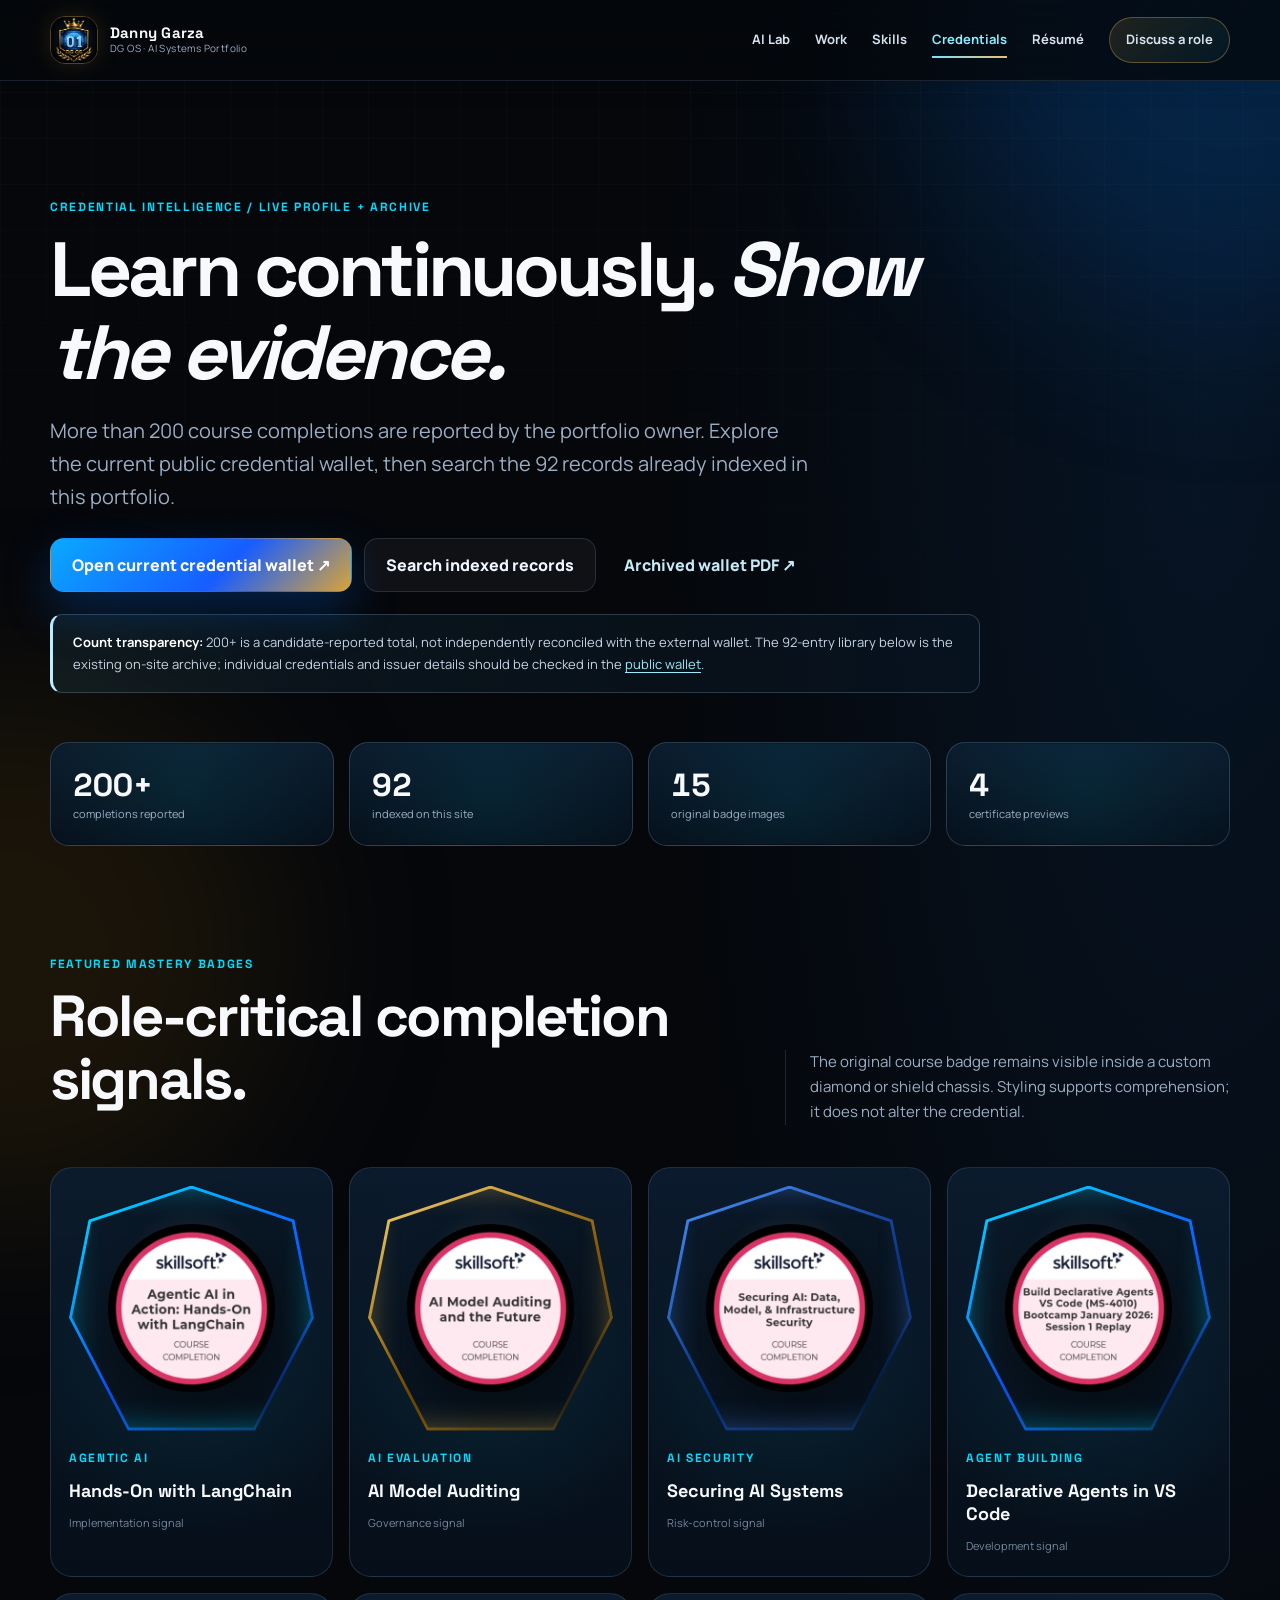
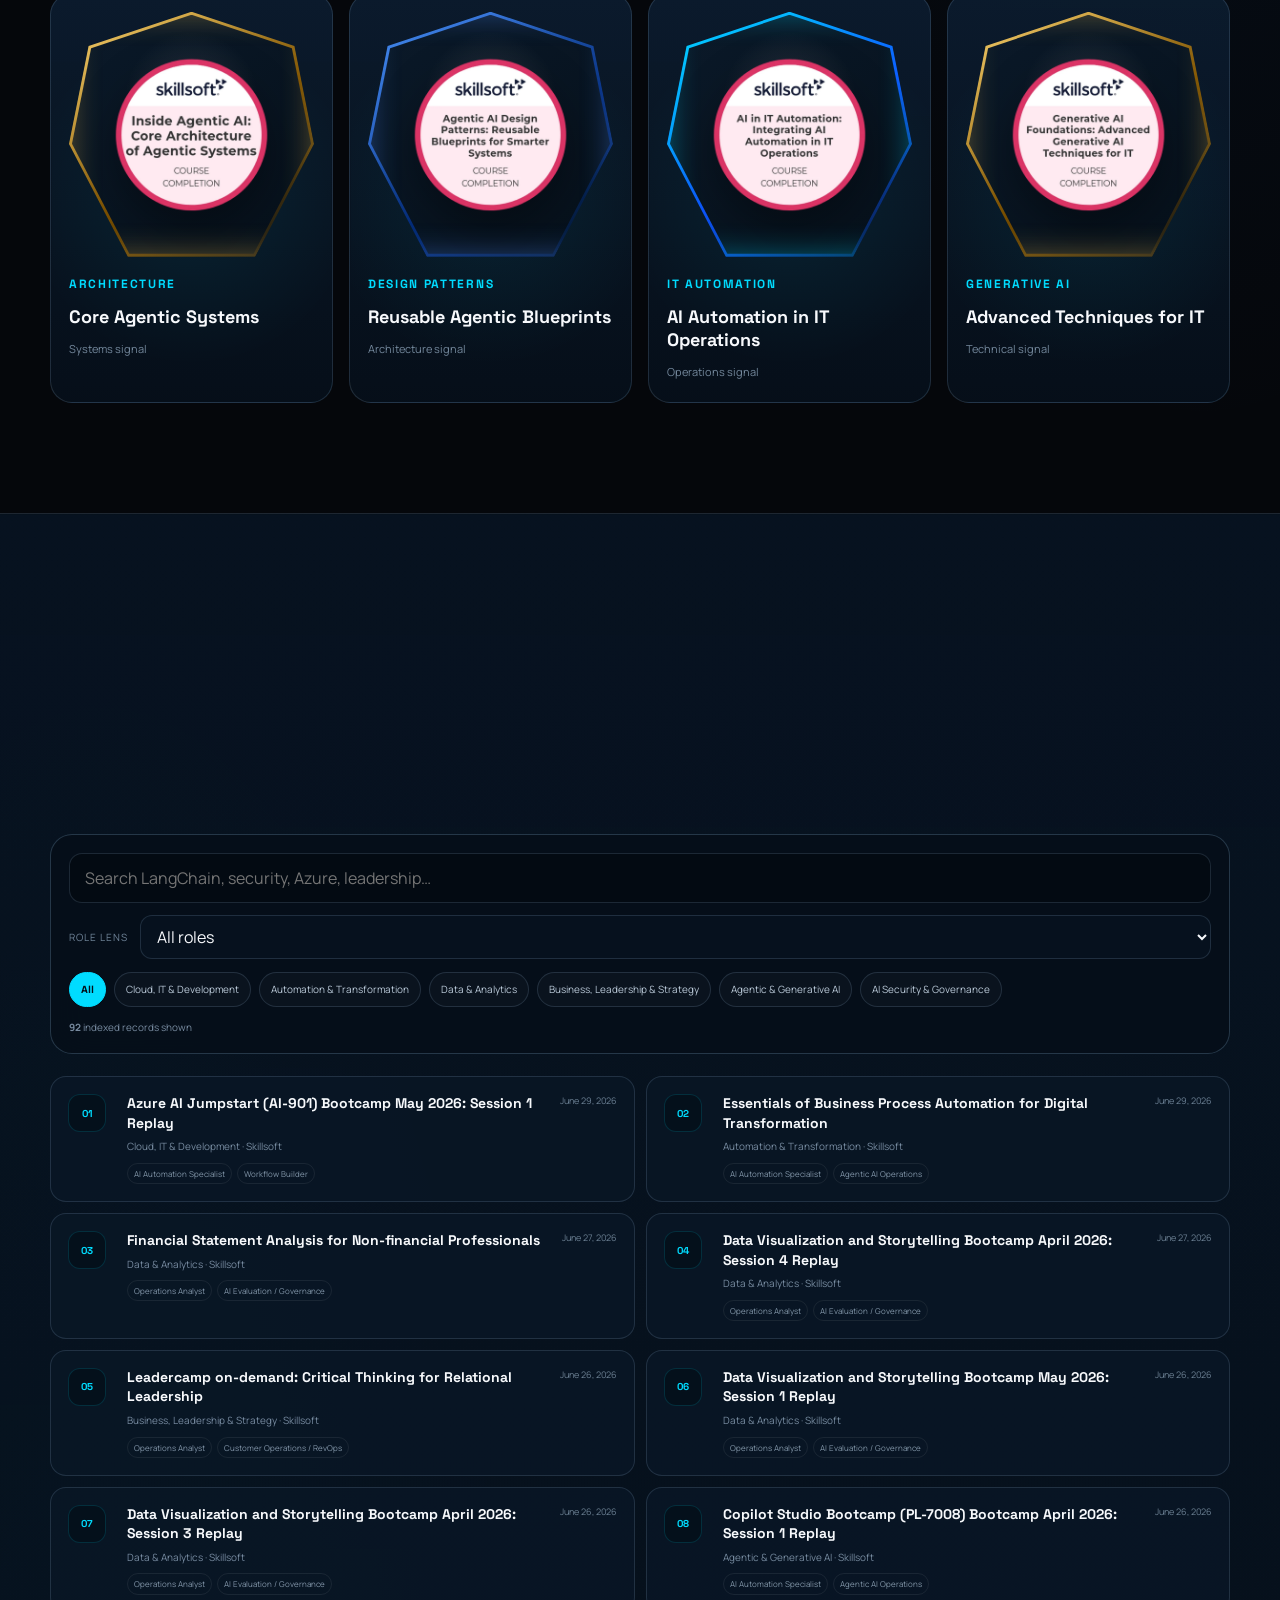
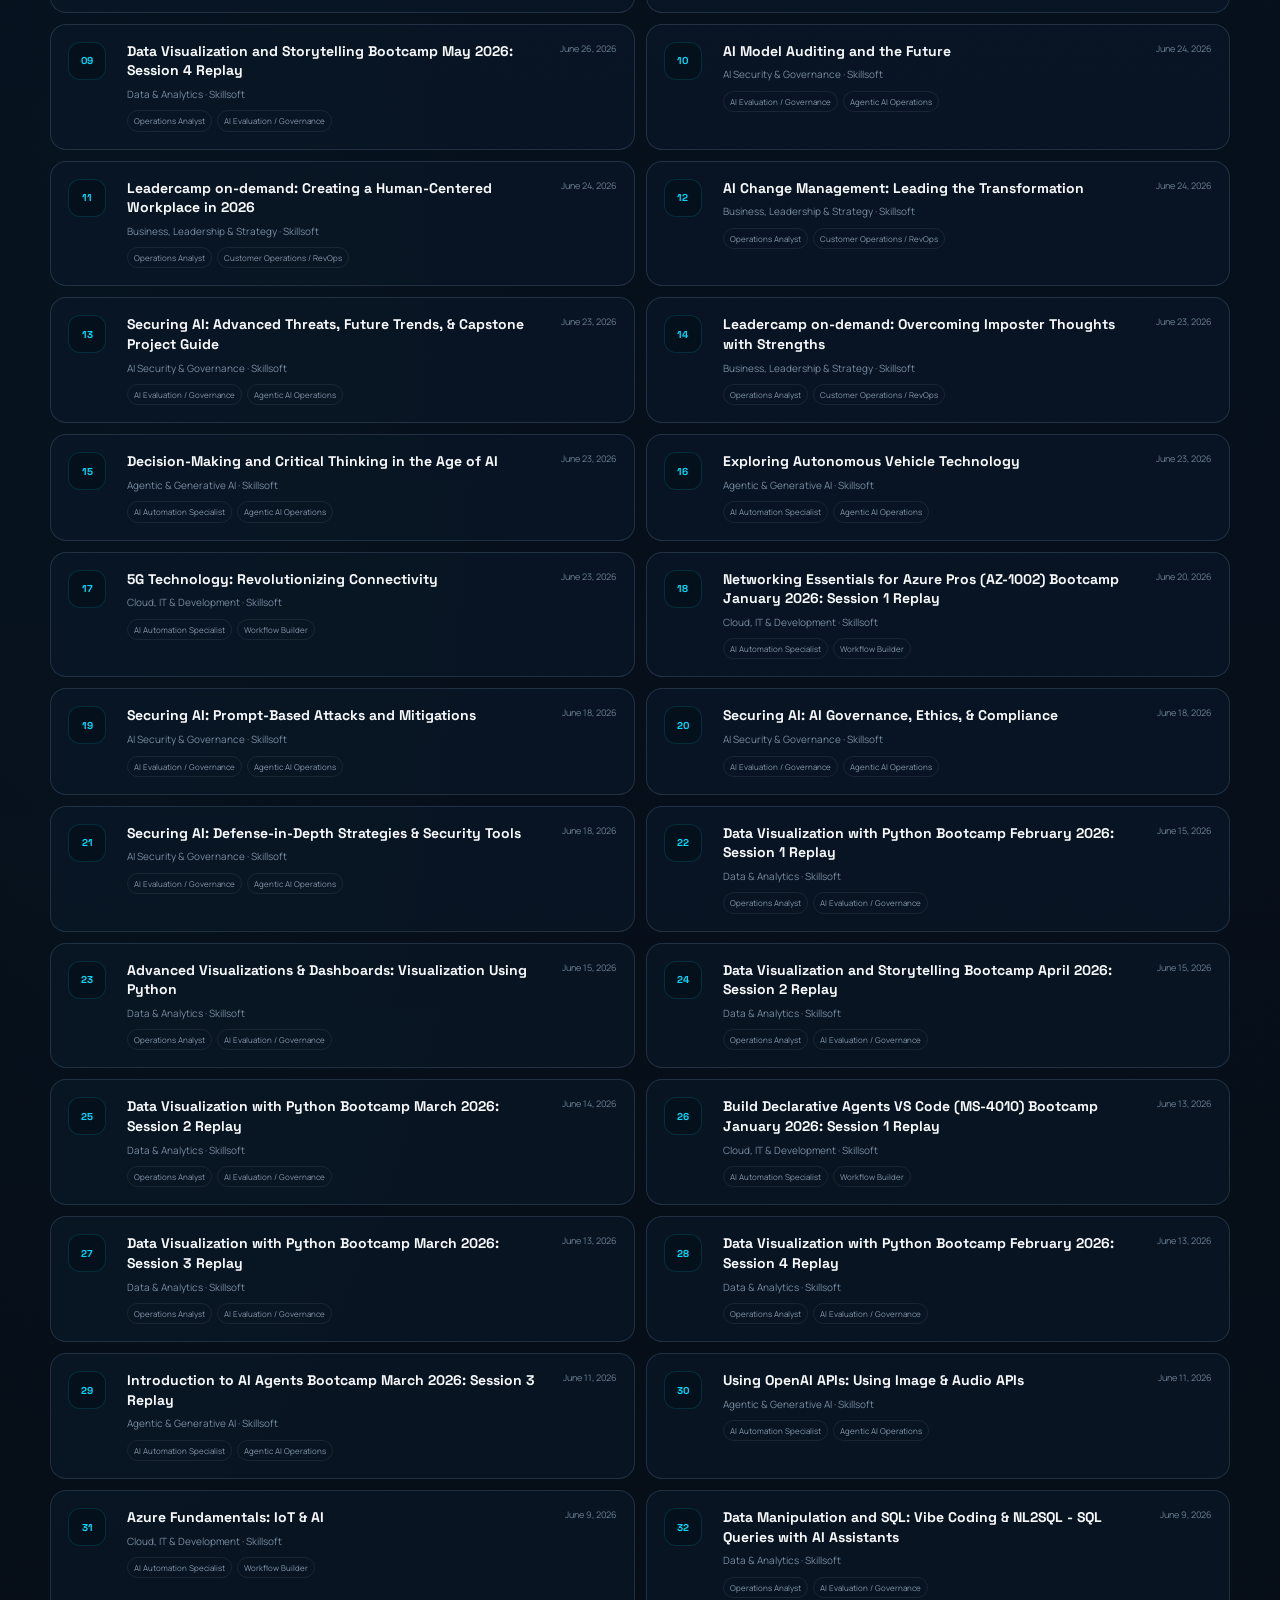
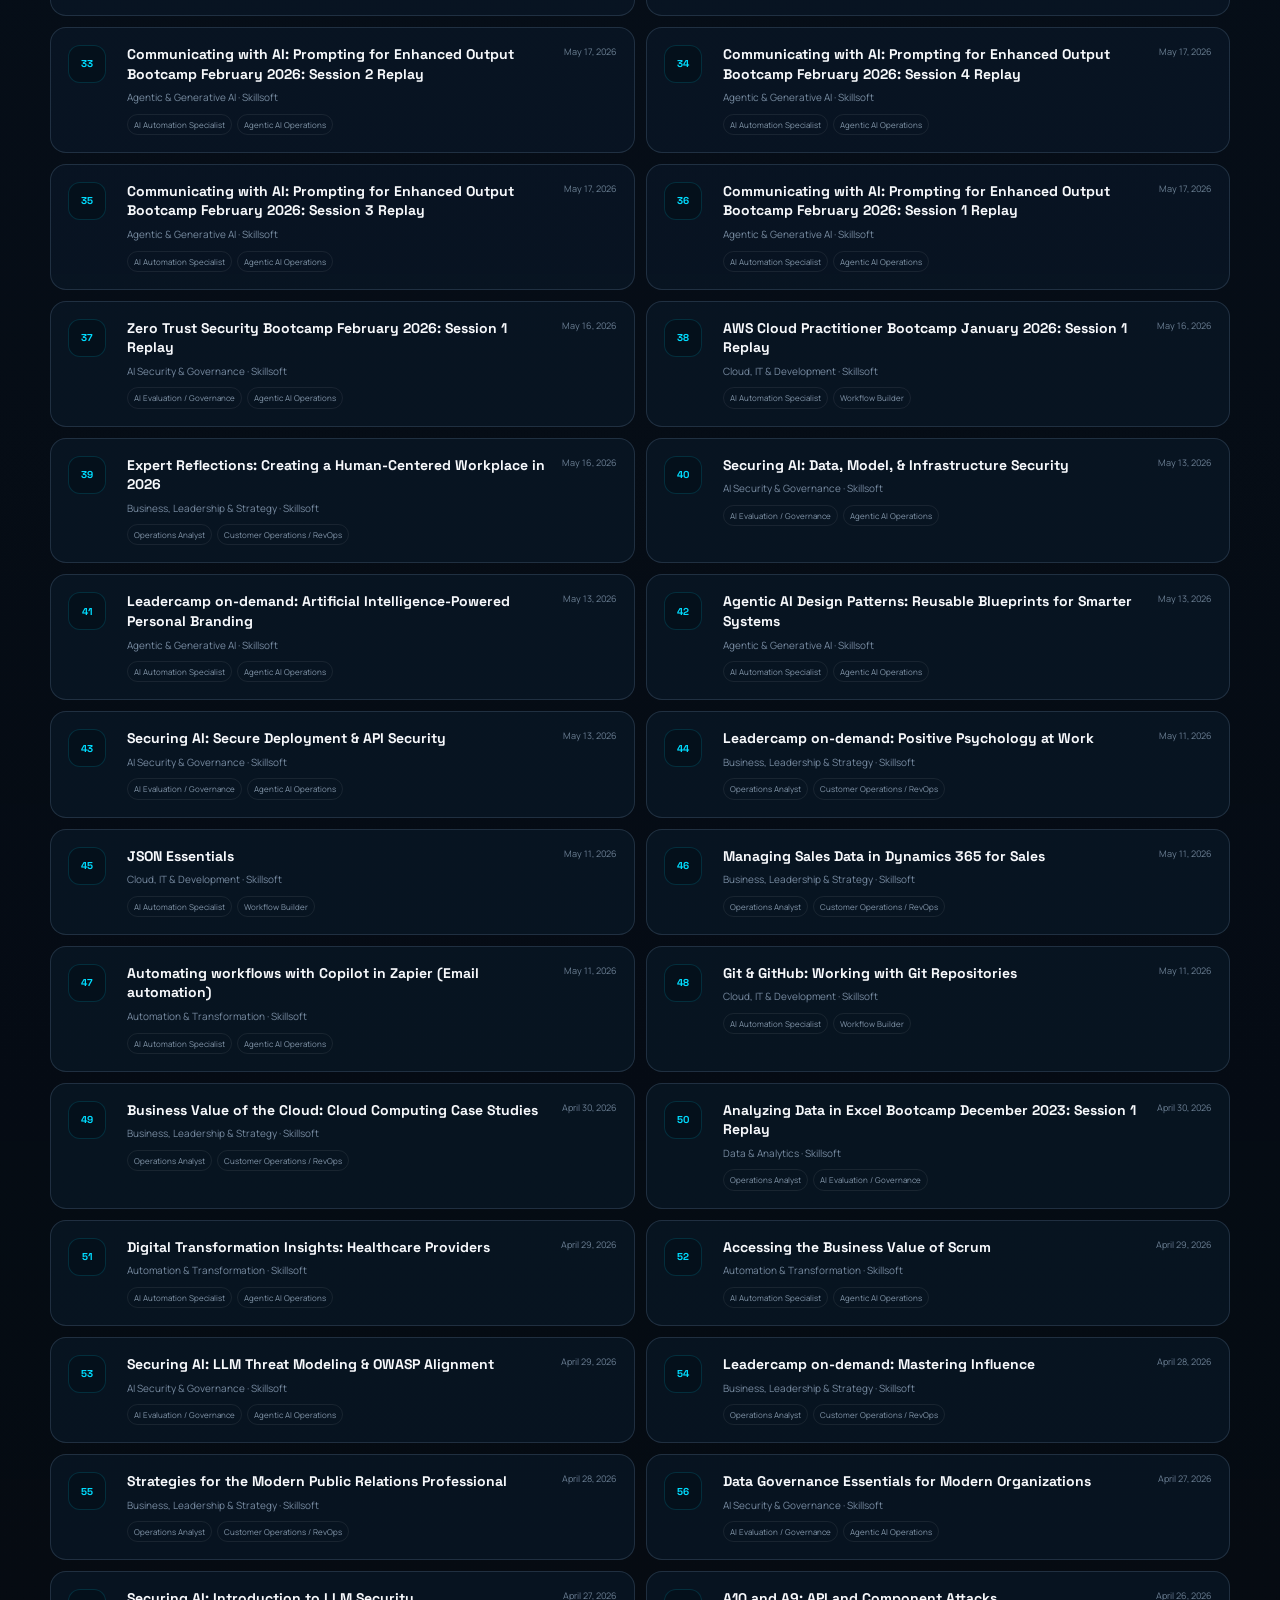
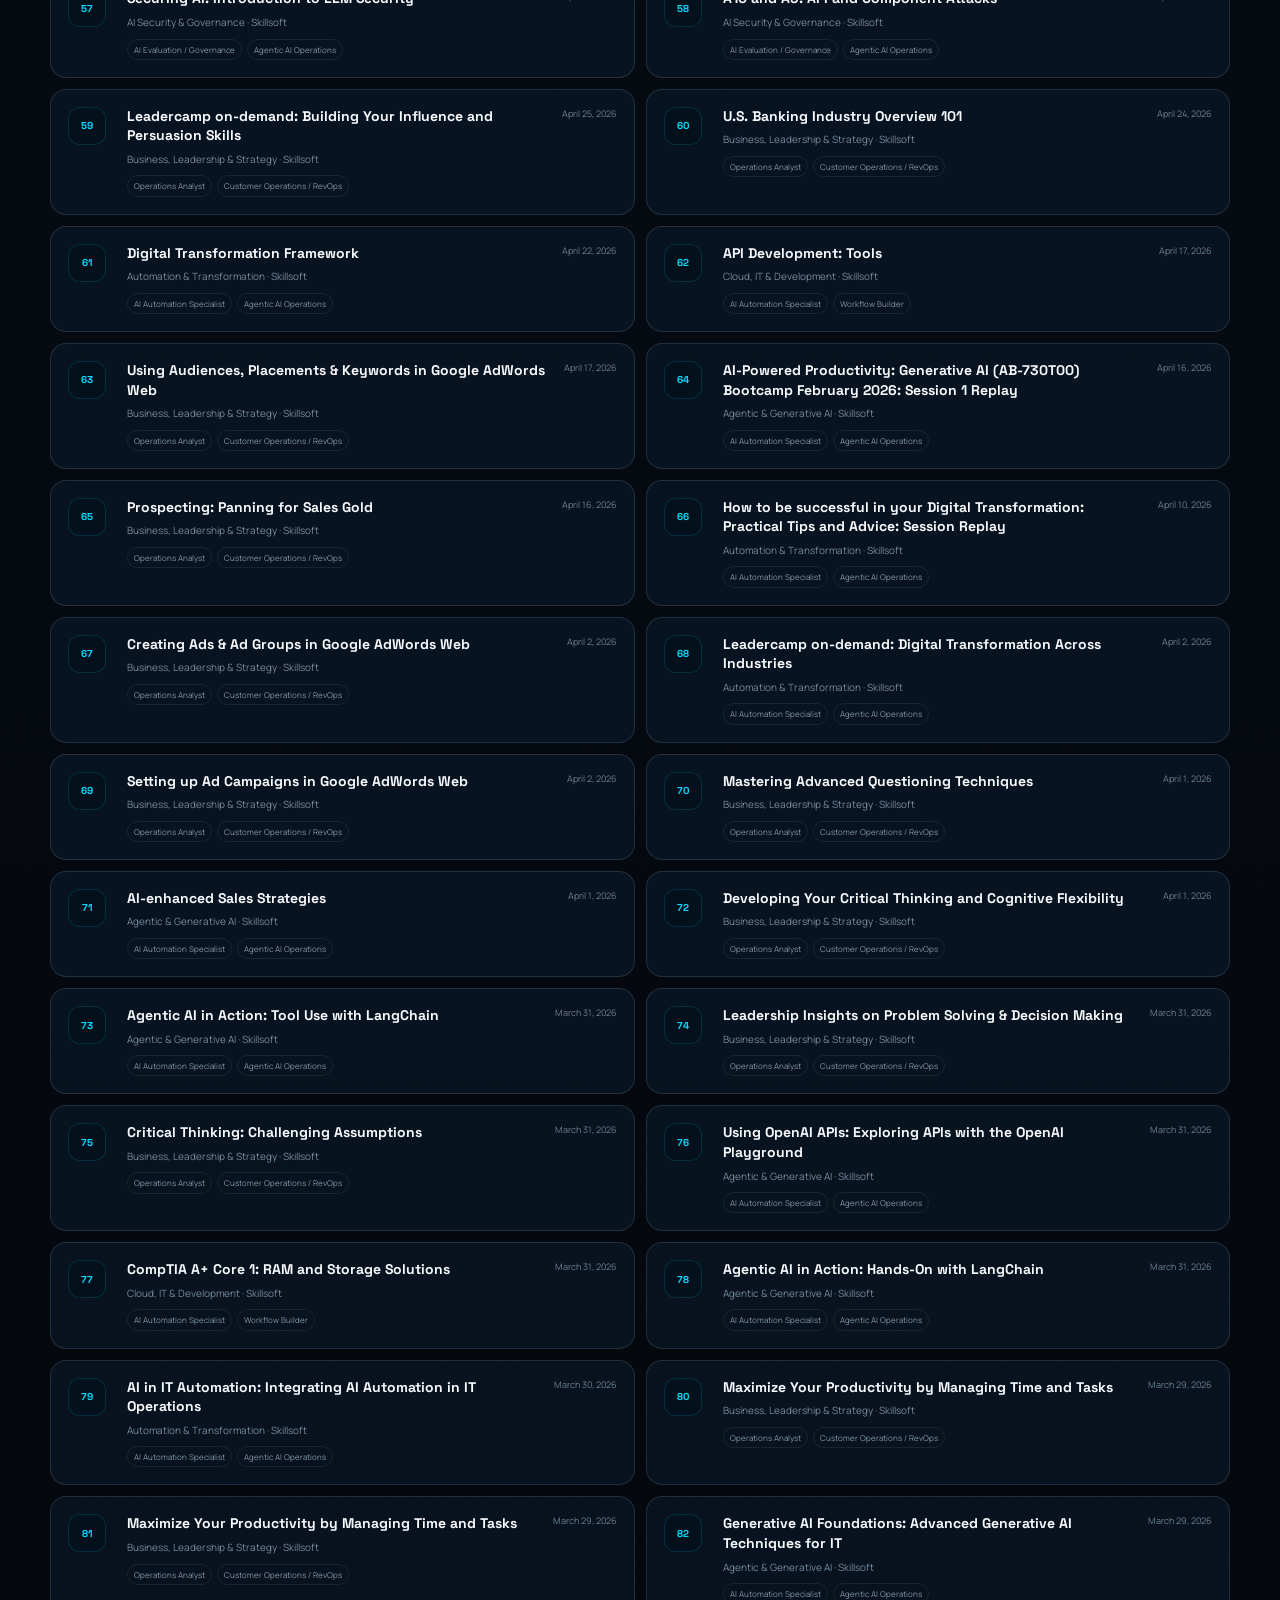
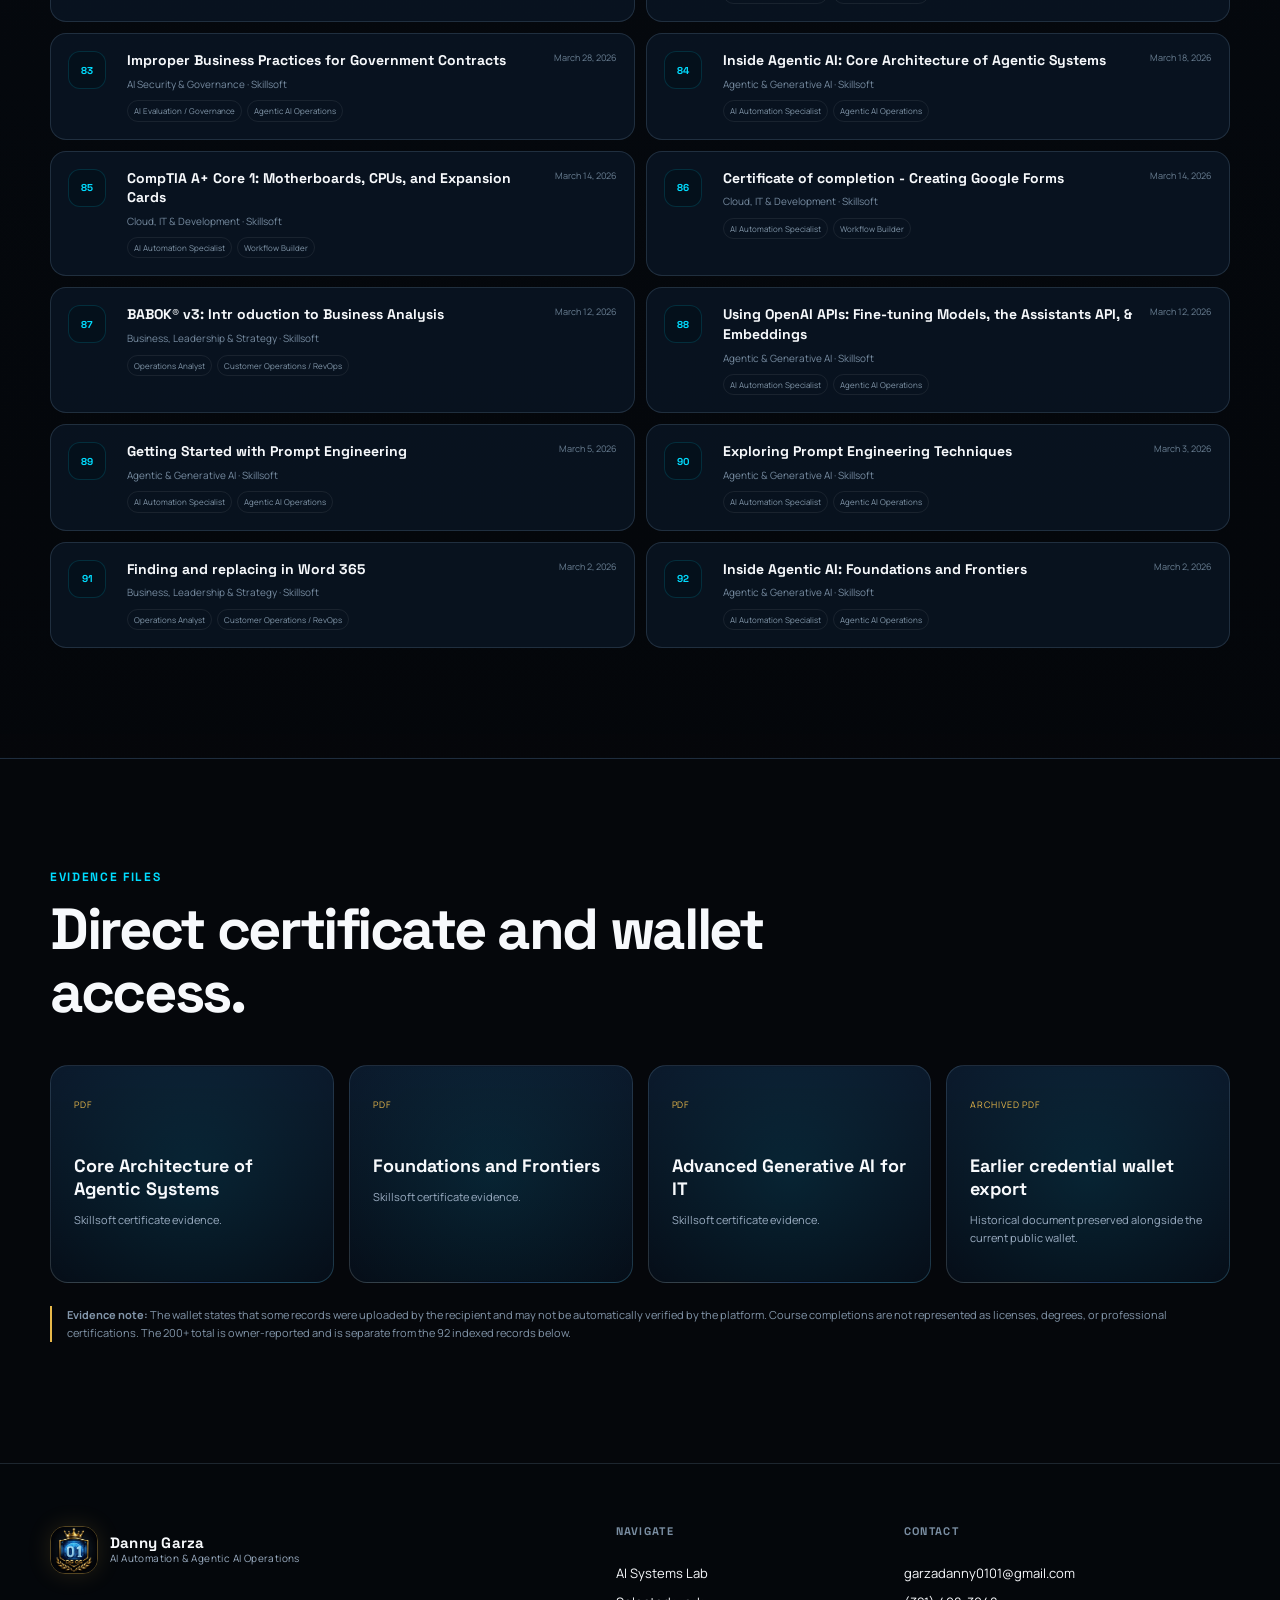
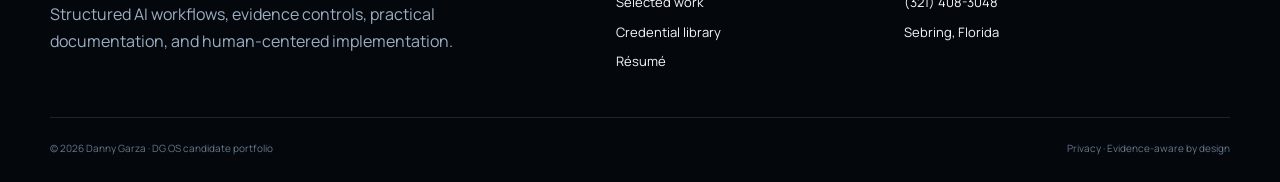
==== commit 5ee4f120: "Refresh credentials.html with current credential wallet, transparent counts and premium portfolio UX" ====
--- a/credentials.html
+++ b/credentials.html
@@ -3,18 +3,33 @@
 <head>
   <meta charset="utf-8"><meta name="viewport" content="width=device-width,initial-scale=1"><meta name="theme-color" content="#05070b">
   <title>Credentials | Danny Garza AI Systems Portfolio</title>
-  <meta name="description" content="Search Danny Garza's 92 course-completion records across agentic AI, automation, AI security, analytics, cloud, business, and leadership.">
-  <link rel="canonical" href="https://www.aisolidknowledge.com/credentials.html">
-  <link rel="icon" href="favicon.png" type="image/png"><link rel="manifest" href="site.webmanifest">
+  <meta name="description" content="Explore Danny Garza’s current public credential wallet, 92 searchable indexed course completions, original Skillsoft certificate PDFs, and badge evidence.">
+  <link rel="canonical" href="https://danny-garza-resume-portfolio.netlify.app/credentials.html">
+  <link rel="icon" href="assets/images/brand/dg-os-crown.webp" type="image/webp">
   <link rel="preconnect" href="https://fonts.googleapis.com"><link rel="preconnect" href="https://fonts.gstatic.com" crossorigin><link href="https://fonts.googleapis.com/css2?family=Manrope:wght@400;500;600;700;800&family=Space+Grotesk:wght@500;600;700&display=swap" rel="stylesheet">
-  <script>document.documentElement.classList.add('js')</script><link rel="stylesheet" href="assets/css/styles.css">
+  <script>document.documentElement.classList.add('js')</script><link rel="stylesheet" href="assets/css/styles.css"><link rel="stylesheet" href="assets/css/premium-2027.css">
 </head>
 <body data-page="credentials">
   <a class="skip-link" href="#main">Skip to content</a><div class="progress-track" aria-hidden="true"><span data-progress></span></div><div class="background-grid" aria-hidden="true"></div><div class="ambient ambient-blue" aria-hidden="true"></div><div class="ambient ambient-gold" aria-hidden="true"></div>
   <header class="site-header"><div class="nav-shell"><a class="brand" href="index.html"><span class="brand-emblem"><img src="assets/images/brand/dg-os-crown.webp" alt="" width="56" height="56"></span><span class="brand-copy"><strong>Danny Garza</strong><small>DG OS · AI Systems Portfolio</small></span></a><button class="nav-toggle" type="button" aria-expanded="false" aria-controls="primary-nav" data-nav-toggle><span class="sr-only">Toggle navigation</span><span></span><span></span></button><nav id="primary-nav" class="site-nav" data-nav><a href="index.html#lab">AI Lab</a><a href="index.html#work">Work</a><a href="index.html#skills">Skills</a><a class="is-current" href="credentials.html">Credentials</a><a href="resume.html">Résumé</a><a class="nav-action" href="index.html#contact">Discuss a role</a></nav></div></header>
   <main id="main">
-    <section class="subhero section-shell"><p class="kicker">CREDENTIAL INTELLIGENCE</p><h1>Evidence of continuous learning, organized for employer relevance.</h1><p>Search 92 completion records, filter by capability area, or choose a role to prioritize the strongest signals.</p><div class="hero-actions"><a class="button primary" href="assets/docs/certificates/Danny-Garza-Credential-Wallet.pdf" target="_blank" rel="noopener">Open credential wallet</a><a class="button secondary" href="resume.html">Review résumé</a></div></section>
-    <section class="section-shell stats-grid"><div class="stat-card glow-card" data-glow-card><strong>92</strong><span>completion records</span></div><div class="stat-card glow-card" data-glow-card><strong>6</strong><span>capability categories</span></div><div class="stat-card glow-card" data-glow-card><strong>15</strong><span>featured badge images</span></div><div class="stat-card glow-card" data-glow-card><strong>4</strong><span>framed certificate previews</span></div></section>
+    <section class="subhero section-shell">
+      <p class="kicker">CREDENTIAL INTELLIGENCE / LIVE PROFILE + ARCHIVE</p>
+      <h1>Learn continuously. <em>Show the evidence.</em></h1>
+      <p>More than 200 course completions are reported by the portfolio owner. Explore the current public credential wallet, then search the 92 records already indexed in this portfolio.</p>
+      <div class="hero-actions">
+        <a class="button primary" href="https://www.credential.net/profile/garzadanny0101/wallet" target="_blank" rel="noopener noreferrer">Open current credential wallet ↗</a>
+        <a class="button secondary" href="#credential-index">Search indexed records</a>
+        <a class="button tertiary" href="assets/docs/certificates/Danny-Garza-Credential-Wallet.pdf" target="_blank" rel="noopener">Archived wallet PDF ↗</a>
+      </div>
+      <div class="credential-hero-note"><strong>Count transparency:</strong> 200+ is a candidate-reported total, not independently reconciled with the external wallet. The 92-entry library below is the existing on-site archive; individual credentials and issuer details should be checked in the <a href="https://www.credential.net/profile/garzadanny0101/wallet" target="_blank" rel="noopener noreferrer">public wallet</a>.</div>
+    </section>
+    <section class="section-shell stats-grid" aria-label="Credential evidence summary">
+      <div class="stat-card glow-card" data-glow-card><strong>200+</strong><span>completions reported</span></div>
+      <div class="stat-card glow-card" data-glow-card><strong>92</strong><span>indexed on this site</span></div>
+      <div class="stat-card glow-card" data-glow-card><strong>15</strong><span>original badge images</span></div>
+      <div class="stat-card glow-card" data-glow-card><strong>4</strong><span>certificate previews</span></div>
+    </section>
     <section class="section-block section-shell"><div class="section-heading split-heading reveal"><div><p class="kicker">FEATURED MASTERY BADGES</p><h2>Role-critical completion signals.</h2></div><p>The original course badge remains visible inside a custom diamond or shield chassis. Styling supports comprehension; it does not alter the credential.</p></div>
       <div class="badge-grid badge-grid-large">
         <article class="mastery-badge glow-card reveal" data-glow-card><div class="badge-chassis badge-cyan"><img src="assets/images/badges/agentic-ai-langchain.webp" alt="Agentic AI in Action Hands-On with LangChain badge"></div><p class="eyebrow">AGENTIC AI</p><h3>Hands-On with LangChain</h3><span>Implementation signal</span></article>
@@ -27,12 +42,12 @@
         <article class="mastery-badge glow-card reveal" data-glow-card><div class="badge-chassis badge-gold"><img src="assets/images/badges/generative-ai-advanced-it.webp" alt="Generative AI Advanced Techniques for IT badge"></div><p class="eyebrow">GENERATIVE AI</p><h3>Advanced Techniques for IT</h3><span>Technical signal</span></article>
       </div>
     </section>
-    <section class="credential-library"><div class="section-shell"><div class="section-heading split-heading reveal"><div><p class="kicker">SEARCHABLE INVENTORY</p><h2>All completion records.</h2></div><p>Search exact technologies, filter by category, or prioritize credentials for a target role.</p></div>
-      <div class="credential-toolbar reveal"><label class="search-field"><span class="sr-only">Search credentials</span><input type="search" placeholder="Search LangChain, security, Azure, leadership…" data-credential-search></label><label class="role-filter"><span>Role lens</span><select data-role-filter><option value="All">All roles</option><option>AI Automation Specialist</option><option>Agentic AI Operations</option><option>AI Evaluation / Governance</option><option>Workflow Builder</option><option>Operations Analyst</option><option>Customer Operations / RevOps</option></select></label><div class="filter-row" data-category-filters></div><p class="result-count"><strong data-credential-count>92</strong> records shown</p></div>
+    <section class="credential-library" id="credential-index"><div class="section-shell"><div class="section-heading split-heading reveal"><div><p class="kicker">SEARCHABLE INVENTORY</p><h2>92 indexed completion records.</h2></div><p>Search the currently indexed records by technology, category, or target role. For additions since this archive, visit the current wallet.</p></div>
+      <div class="credential-toolbar reveal"><label class="search-field"><span class="sr-only">Search credentials</span><input type="search" placeholder="Search LangChain, security, Azure, leadership…" data-credential-search></label><label class="role-filter"><span>Role lens</span><select data-role-filter><option value="All">All roles</option><option>AI Automation Specialist</option><option>Agentic AI Operations</option><option>AI Evaluation / Governance</option><option>Workflow Builder</option><option>Operations Analyst</option><option>Customer Operations / RevOps</option></select></label><div class="filter-row" data-category-filters></div><p class="result-count"><strong data-credential-count aria-live="polite">92</strong> indexed records shown</p></div>
       <div class="credential-list" data-credential-list></div>
-      <noscript><p class="noscript-note">JavaScript is required to filter the inventory. The complete credential-wallet PDF remains available above.</p></noscript>
+      <noscript><p class="noscript-note">JavaScript is required to filter the inventory. The public credential wallet and archived wallet PDF remain available above.</p></noscript>
     </div></section>
-    <section class="section-block section-shell"><div class="section-heading reveal"><p class="kicker">EVIDENCE FILES</p><h2>Direct certificate and wallet access.</h2></div><div class="evidence-grid"><a class="evidence-card glow-card reveal" data-glow-card href="assets/docs/certificates/inside-agentic-ai-core-architecture.pdf" target="_blank" rel="noopener"><span>PDF</span><h3>Core Architecture of Agentic Systems</h3><p>Skillsoft certificate evidence.</p></a><a class="evidence-card glow-card reveal" data-glow-card href="assets/docs/certificates/inside-agentic-ai-foundations-frontiers.pdf" target="_blank" rel="noopener"><span>PDF</span><h3>Foundations and Frontiers</h3><p>Skillsoft certificate evidence.</p></a><a class="evidence-card glow-card reveal" data-glow-card href="assets/docs/certificates/generative-ai-advanced-it.pdf" target="_blank" rel="noopener"><span>PDF</span><h3>Advanced Generative AI for IT</h3><p>Skillsoft certificate evidence.</p></a><a class="evidence-card glow-card reveal" data-glow-card href="assets/docs/certificates/Danny-Garza-Credential-Wallet.pdf" target="_blank" rel="noopener"><span>39 pages</span><h3>Complete credential wallet</h3><p>Candidate-supplied completion record export.</p></a></div><p class="disclosure reveal"><strong>Evidence note:</strong> The wallet states that some records were uploaded by the recipient and may not be automatically verified by the platform. Completion records are not represented as licenses, degrees, or professional certifications.</p></section>
+    <section class="section-block section-shell"><div class="section-heading reveal"><p class="kicker">EVIDENCE FILES</p><h2>Direct certificate and wallet access.</h2></div><div class="evidence-grid"><a class="evidence-card glow-card reveal" data-glow-card href="assets/docs/certificates/inside-agentic-ai-core-architecture.pdf" target="_blank" rel="noopener"><span>PDF</span><h3>Core Architecture of Agentic Systems</h3><p>Skillsoft certificate evidence.</p></a><a class="evidence-card glow-card reveal" data-glow-card href="assets/docs/certificates/inside-agentic-ai-foundations-frontiers.pdf" target="_blank" rel="noopener"><span>PDF</span><h3>Foundations and Frontiers</h3><p>Skillsoft certificate evidence.</p></a><a class="evidence-card glow-card reveal" data-glow-card href="assets/docs/certificates/generative-ai-advanced-it.pdf" target="_blank" rel="noopener"><span>PDF</span><h3>Advanced Generative AI for IT</h3><p>Skillsoft certificate evidence.</p></a><a class="evidence-card glow-card reveal" data-glow-card href="assets/docs/certificates/Danny-Garza-Credential-Wallet.pdf" target="_blank" rel="noopener"><span>ARCHIVED PDF</span><h3>Earlier credential wallet export</h3><p>Historical document preserved alongside the current public wallet.</p></a></div><p class="disclosure reveal"><strong>Evidence note:</strong> The wallet states that some records were uploaded by the recipient and may not be automatically verified by the platform. Course completions are not represented as licenses, degrees, or professional certifications. The 200+ total is owner-reported and is separate from the 92 indexed records below.</p></section>
   </main>
   <footer class="site-footer"><div class="footer-grid section-shell"><div><a class="brand footer-brand" href="index.html"><span class="brand-emblem"><img src="assets/images/brand/dg-os-crown.webp" alt="" width="56" height="56"></span><span class="brand-copy"><strong>Danny Garza</strong><small>AI Automation & Agentic AI Operations</small></span></a><p>Structured AI workflows, evidence controls, practical documentation, and human-centered implementation.</p></div><div><h2>Navigate</h2><a href="index.html#lab">AI Systems Lab</a><a href="index.html#work">Selected work</a><a href="credentials.html">Credential library</a><a href="resume.html">Résumé</a></div><div><h2>Contact</h2><a href="mailto:garzadanny0101@gmail.com">garzadanny0101@gmail.com</a><a href="tel:+13214083048">(321) 408-3048</a><span>Sebring, Florida</span></div></div><div class="footer-bottom section-shell"><span>© 2026 Danny Garza · DG OS candidate portfolio</span><span><a href="privacy.html">Privacy</a> · Evidence-aware by design</span></div></footer>
   <script src="assets/data/credentials.js"></script><script src="assets/js/common.js" defer></script><script src="assets/js/credentials-page.js" defer></script>
--- a/assets/css/premium-2027.css
+++ b/assets/css/premium-2027.css
@@ -0,0 +1,60 @@
+/* Portfolio refinement, Nov 2026. Additive layer: original theme, content, media and evidence remain intact. */
+:root{--premium-border:rgba(178,207,239,.20);--premium-ink:#f6f9fe;--premium-muted:#b0c3d9;--premium-radius:22px;--premium-shadow:0 28px 70px rgba(0,0,0,.24)}
+html{scroll-padding-top:100px}
+body{background:radial-gradient(ellipse 60% 24% at 94% 4%,rgba(15,100,188,.14),transparent 70%),radial-gradient(ellipse 44% 17% at 8% 36%,rgba(0,195,225,.05),transparent 76%),var(--bg);-webkit-font-smoothing:antialiased}
+:focus-visible{outline:3px solid #9eecfb!important;outline-offset:4px}
+a,button{touch-action:manipulation}
+.site-header{border-bottom-color:rgba(154,187,220,.15);box-shadow:0 6px 25px rgba(0,0,0,.09)}
+.site-nav a:not(.nav-action){position:relative}
+.site-nav a:not(.nav-action)::after{content:"";position:absolute;inset:auto 0 -7px;height:2px;background:linear-gradient(90deg,#77e5fa,#e7be79);transform:scaleX(0);transform-origin:left;transition:transform .22s ease}
+.site-nav a:not(.nav-action):hover::after,.site-nav a.is-current::after{transform:scaleX(1)}
+.hero{padding-top:88px;padding-bottom:56px;gap:clamp(24px,4vw,58px)}
+.hero h1{max-width:12ch;letter-spacing:-.055em;line-height:1.04;font-size:clamp(50px,5.65vw,82px)}
+.hero-lede{max-width:57ch;color:#d0dce9}
+.hero .kicker{letter-spacing:.115em}
+.hero-actions{display:flex;flex-wrap:wrap;align-items:center;gap:12px}
+.hero-actions .button{white-space:normal;text-align:center;min-height:48px}
+.button.tertiary{padding-inline:15px;background:transparent;border-color:transparent;color:#c6e9f6}
+.button.tertiary:hover{color:#fff;border-color:rgba(166,228,246,.26);background:rgba(166,228,246,.06)}
+.hero-proof strong{font-variant-numeric:tabular-nums}
+.hero-proof span{line-height:1.4}
+.proof-disclaimer{font-size:11px;color:#94a9bf;margin:11px 0 0;max-width:64ch;line-height:1.5}
+.globe-shell{border-color:rgba(139,200,231,.3);box-shadow:0 24px 100px rgba(0,10,30,.55),inset 0 1px rgba(255,255,255,.05)}
+.proof-dock{display:grid;grid-template-columns:repeat(3,minmax(0,1fr));gap:14px;padding:0 0 40px}
+.proof-card{position:relative;isolation:isolate;overflow:hidden;display:flex;flex-direction:column;min-height:232px;padding:25px 25px 21px;border:1px solid var(--premium-border);border-radius:var(--premium-radius);background:linear-gradient(145deg,rgba(19,39,65,.90),rgba(7,17,31,.98));box-shadow:var(--premium-shadow);transition:transform .25s ease,border-color .25s ease,box-shadow .25s ease}
+.proof-card::before{content:"";position:absolute;inset:0 auto auto 0;width:100%;height:2px;background:linear-gradient(90deg,rgba(110,236,255,.90),rgba(228,190,119,.74),transparent)}
+.proof-card::after{content:"";position:absolute;width:150px;height:150px;top:-90px;right:-70px;z-index:-1;background:#39a8ff;opacity:.09;filter:blur(35px)}
+.proof-card:hover{transform:translateY(-5px);border-color:rgba(134,222,243,.54);box-shadow:0 32px 86px rgba(0,0,0,.32)}
+.proof-card__eyebrow{color:#99b6d0;font:800 11px var(--display);letter-spacing:.16em;text-transform:uppercase;display:flex;justify-content:space-between;gap:10px;align-items:center}
+.proof-card__eyebrow b{font-size:18px;color:#addff0}
+.proof-card h2{font-size:clamp(21px,2.15vw,27px);letter-spacing:-.035em;line-height:1.17;margin:30px 0 12px;max-width:18ch}
+.proof-card p{margin:0 0 18px;font-size:13px;line-height:1.55;color:var(--premium-muted)}
+.proof-card__link{font-size:12px;font-weight:800;color:#8fe8f8;margin-top:auto}
+.proof-card__link span{color:#f0c77a}
+.credential-hero-note{margin-top:22px;padding:17px 20px;border:1px solid rgba(176,206,231,.22);border-left:3px solid #bceeff;background:linear-gradient(90deg,rgba(73,168,204,.10),rgba(10,25,41,.38));border-radius:12px;color:#c6d5e4;font-size:13px;line-height:1.65;max-width:1000px}
+.credential-hero-note strong{color:#fff}
+.credential-hero-note a{color:#98eafd;text-decoration:underline;text-underline-offset:3px}
+.subhero{padding-bottom:40px}
+.subhero h1{max-width:19ch}
+.subhero .hero-actions{margin-top:25px}
+.stats-grid{margin-top:9px}
+.stats-grid .stat-card{border-color:rgba(150,202,234,.23)}
+.stats-grid .stat-card strong{font-variant-numeric:tabular-nums}
+.credential-library{scroll-margin-top:94px}
+.credential-toolbar{border-color:rgba(150,202,234,.22)}
+.credential-list .credential-record{transition:border-color .18s ease,background .18s ease}
+.credential-list .credential-record:hover{border-color:rgba(141,225,246,.30);background:rgba(61,144,187,.035)}
+.evidence-grid .evidence-card:hover{border-color:rgba(128,227,246,.6)}
+.resume-actions{display:flex;align-items:center;justify-content:flex-end;flex-wrap:wrap;gap:10px}
+.resume-actions .button{min-width:0}
+.resume-trustnote{border:1px solid var(--premium-border);border-radius:16px;background:linear-gradient(135deg,rgba(11,35,54,.85),rgba(10,22,38,.80));padding:15px 18px;margin:12px auto 26px;color:#bfd2e3;font-size:13px}
+.resume-trustnote strong{color:#fff}
+.resume-trustnote a{color:#97eafa;text-decoration:underline;text-underline-offset:3px}
+.contact-section{position:relative}
+.contact-section::before{content:"";position:absolute;top:0;left:0;right:0;height:1px;background:linear-gradient(90deg,transparent,rgba(139,238,255,.36),transparent)}
+.button{transition:transform .2s ease,filter .2s ease,background .2s ease,border-color .2s ease}
+.button:hover{transform:translateY(-2px)}
+@media(max-width:980px){.proof-dock{grid-template-columns:repeat(3,minmax(0,1fr))}.proof-card{padding:21px;min-height:252px}.hero h1{font-size:clamp(44px,7.1vw,72px)}}
+@media(max-width:760px){.proof-dock{grid-template-columns:1fr;gap:11px;padding-bottom:28px}.proof-card{min-height:0;padding:21px}.proof-card h2{margin:15px 0 7px;max-width:none}.proof-card p{margin-bottom:12px}.hero{padding-top:36px;padding-bottom:32px}.hero h1{max-width:13ch;font-size:clamp(43px,10vw,64px)}.hero-proof{gap:10px}.hero-proof strong{font-size:21px}.hero-proof span{font-size:11px}.hero-actions .button{flex:1 1 170px}.hero-actions .button.tertiary{flex:1 1 100%}.resume-actions{justify-content:flex-start}.subhero h1{max-width:24ch}}
+@media(max-width:480px){.section-shell{width:min(calc(100% - 28px),var(--max))}.hero h1{font-size:clamp(42px,10vw,55px)}.hero-lede{font-size:17px}.proof-card{padding:19px}.hero-proof{grid-template-columns:repeat(3,minmax(0,1fr))}.hero-proof strong{font-size:19px}.credential-hero-note{padding:14px 15px;font-size:12px}.resume-actions .button{width:100%;text-align:center}.stats-grid .stat-card{min-width:0}}
+@media(prefers-reduced-motion:reduce){.proof-card,.button,.site-nav a::after{transition:none!important}.proof-card:hover,.button:hover{transform:none!important}}
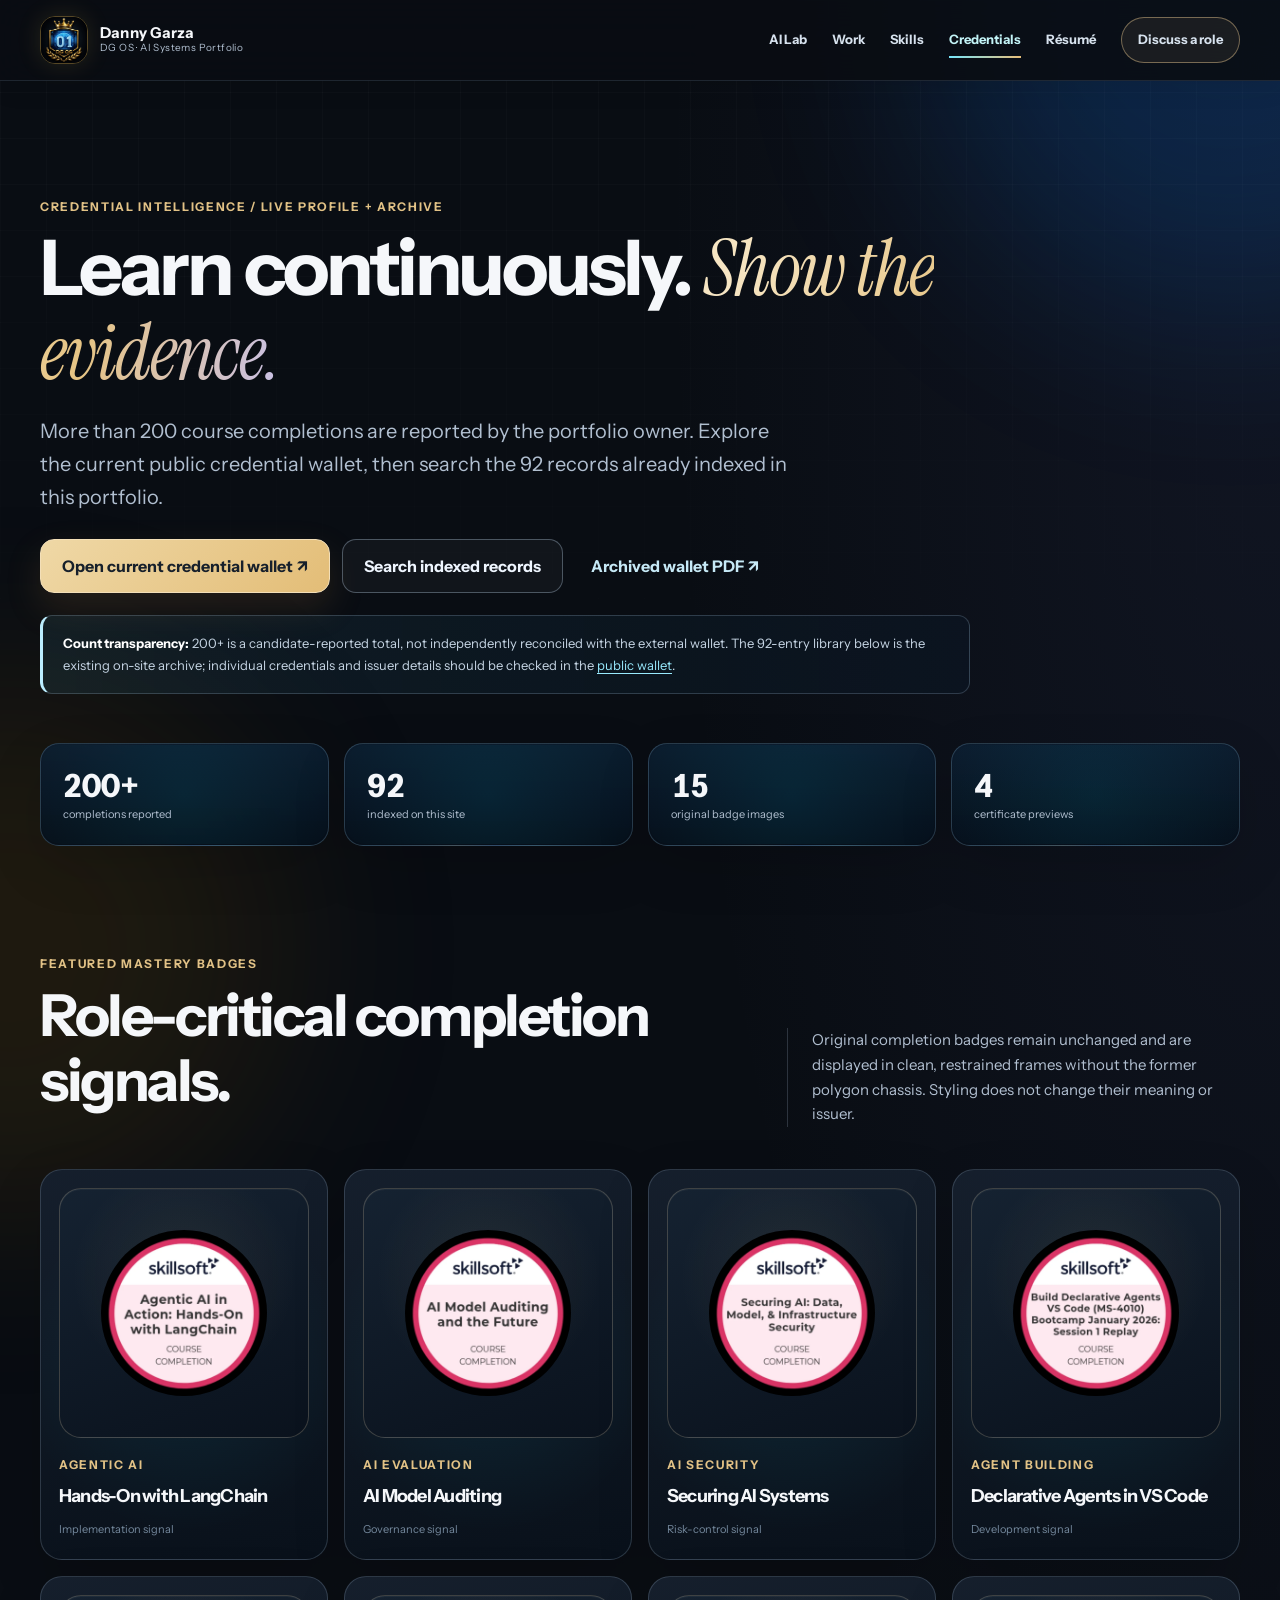
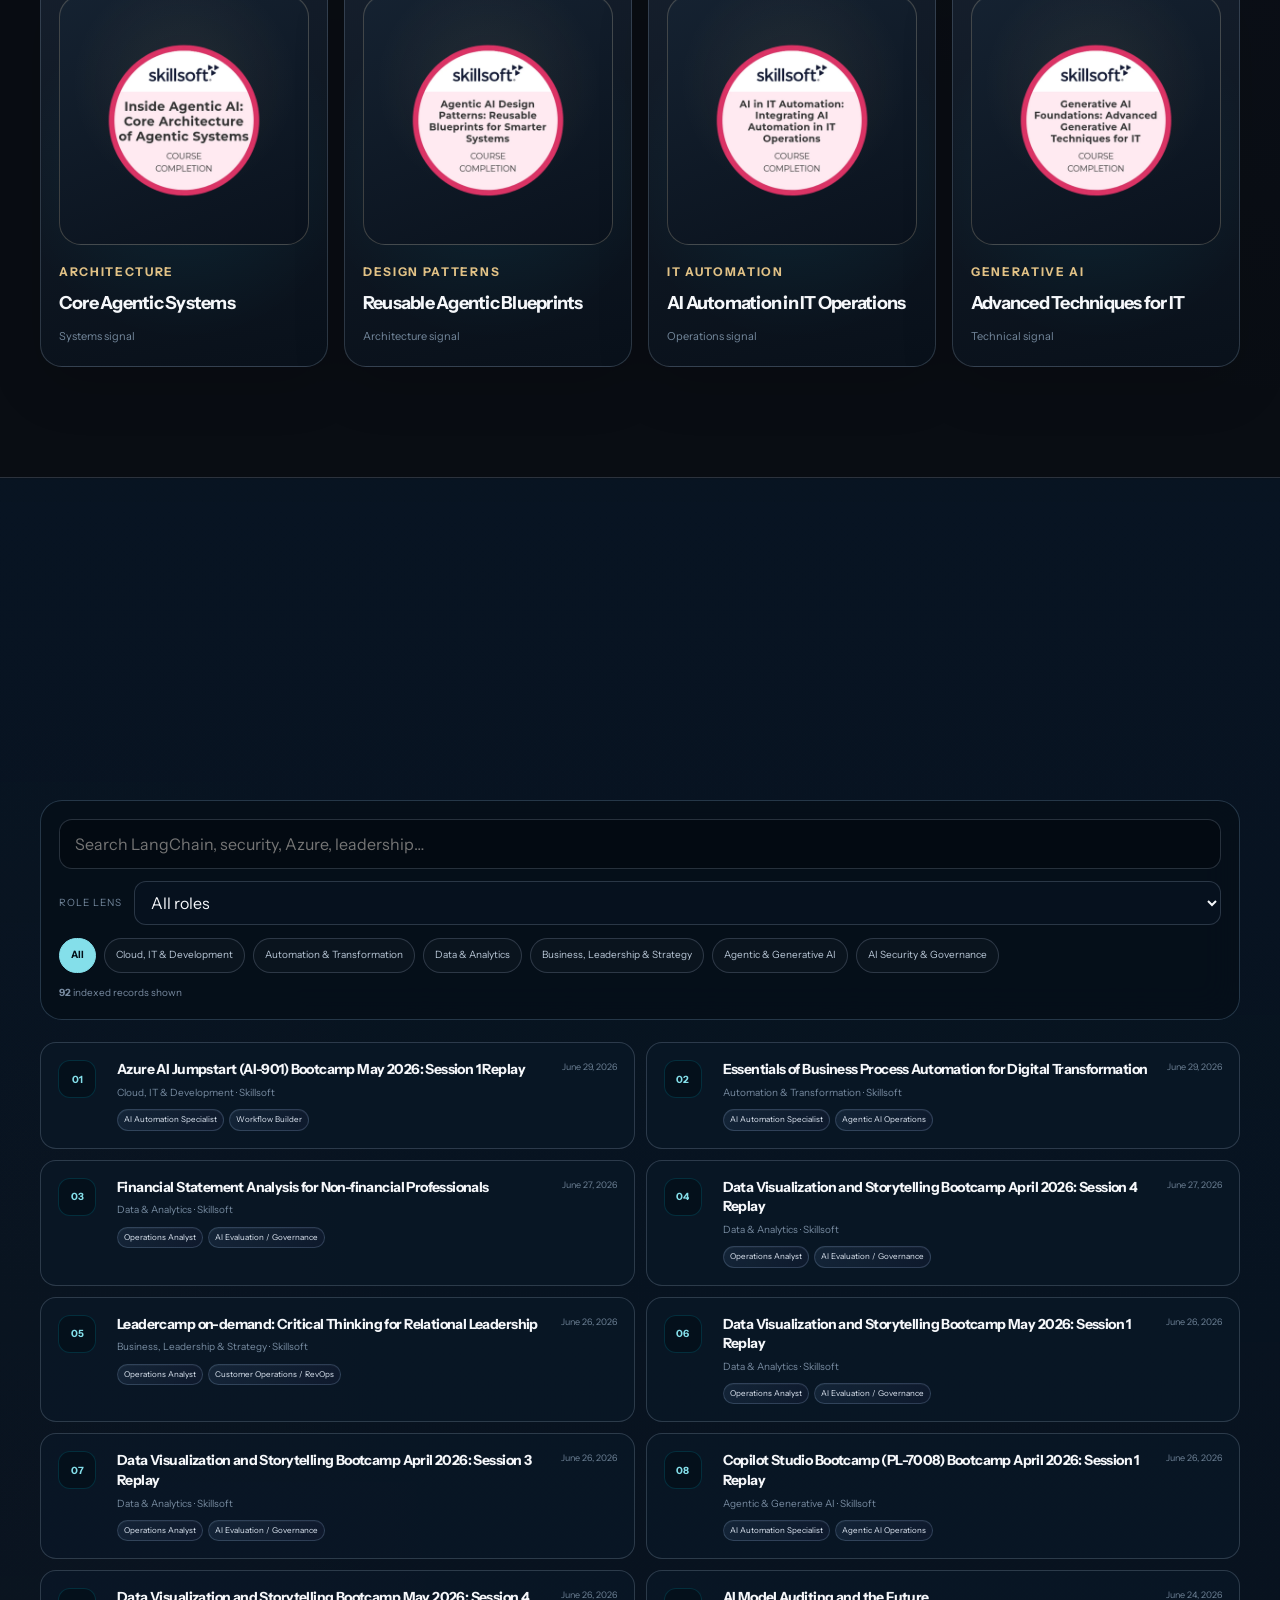
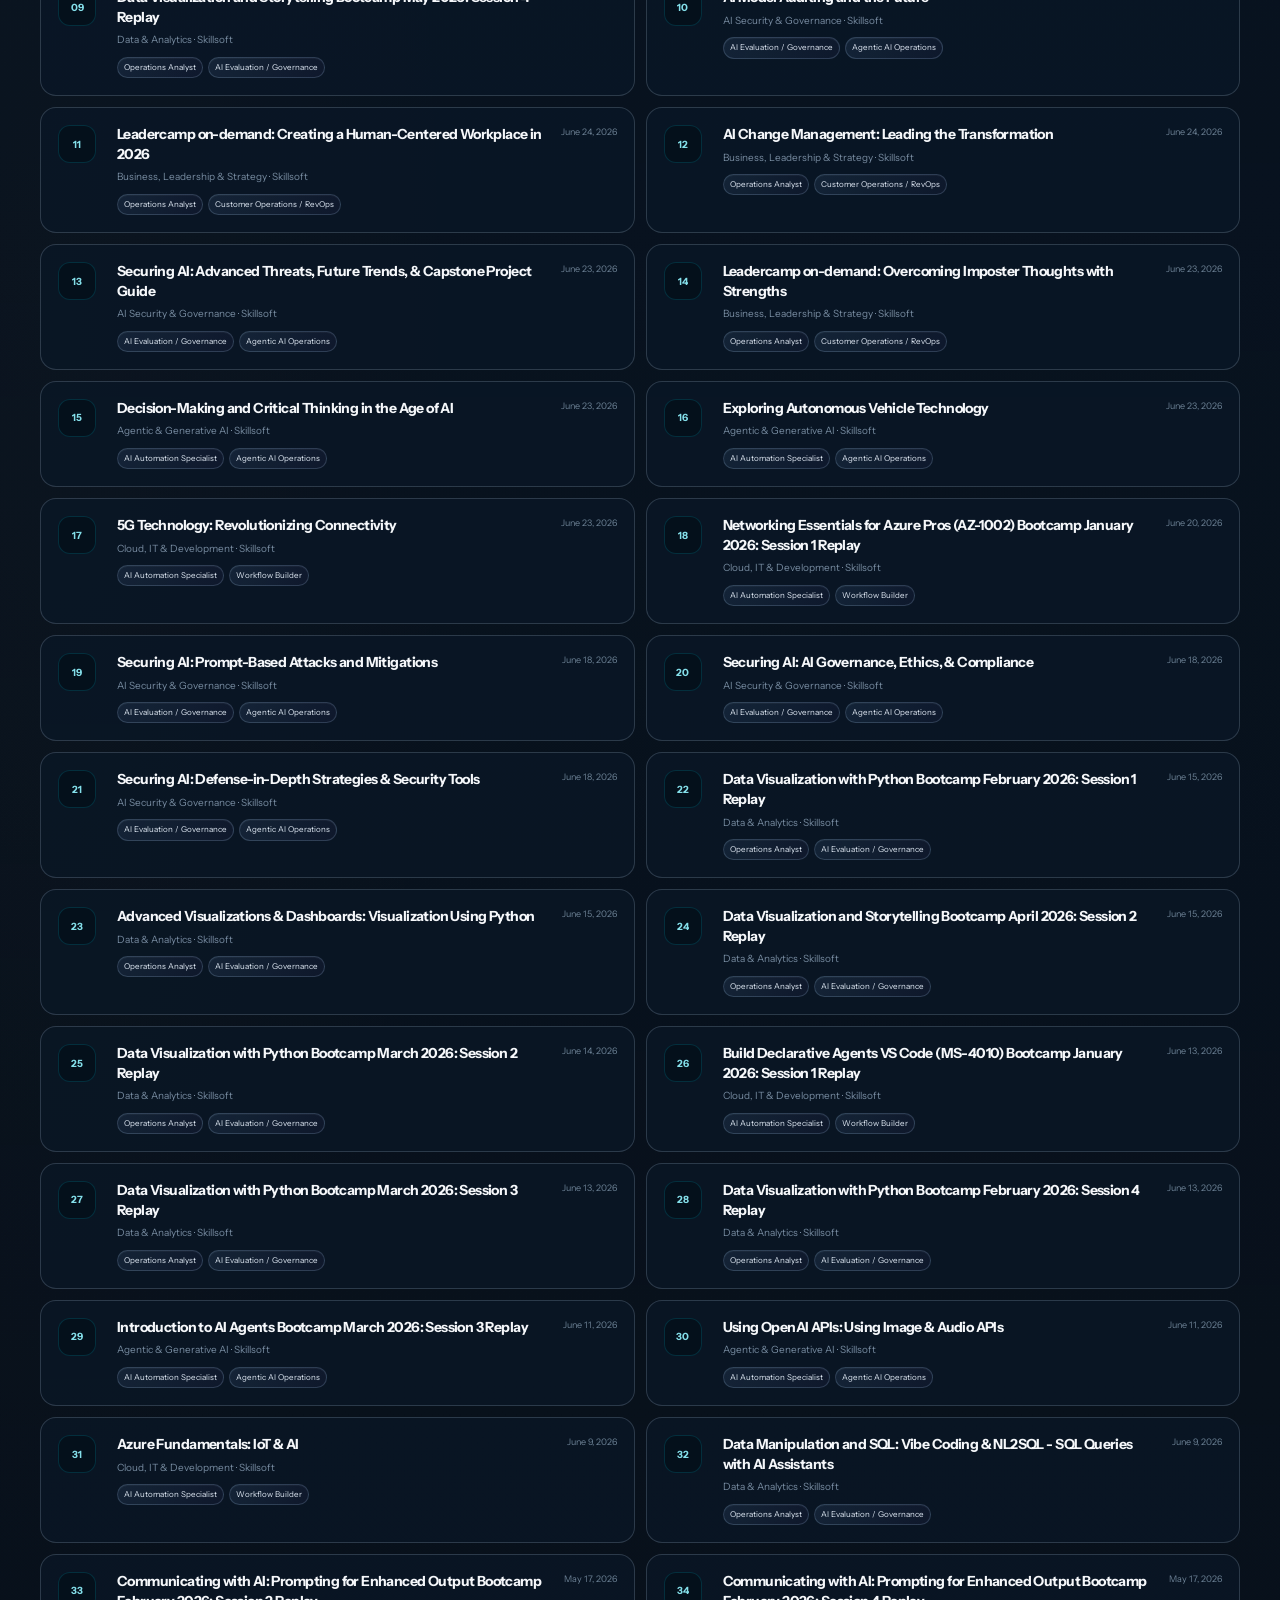
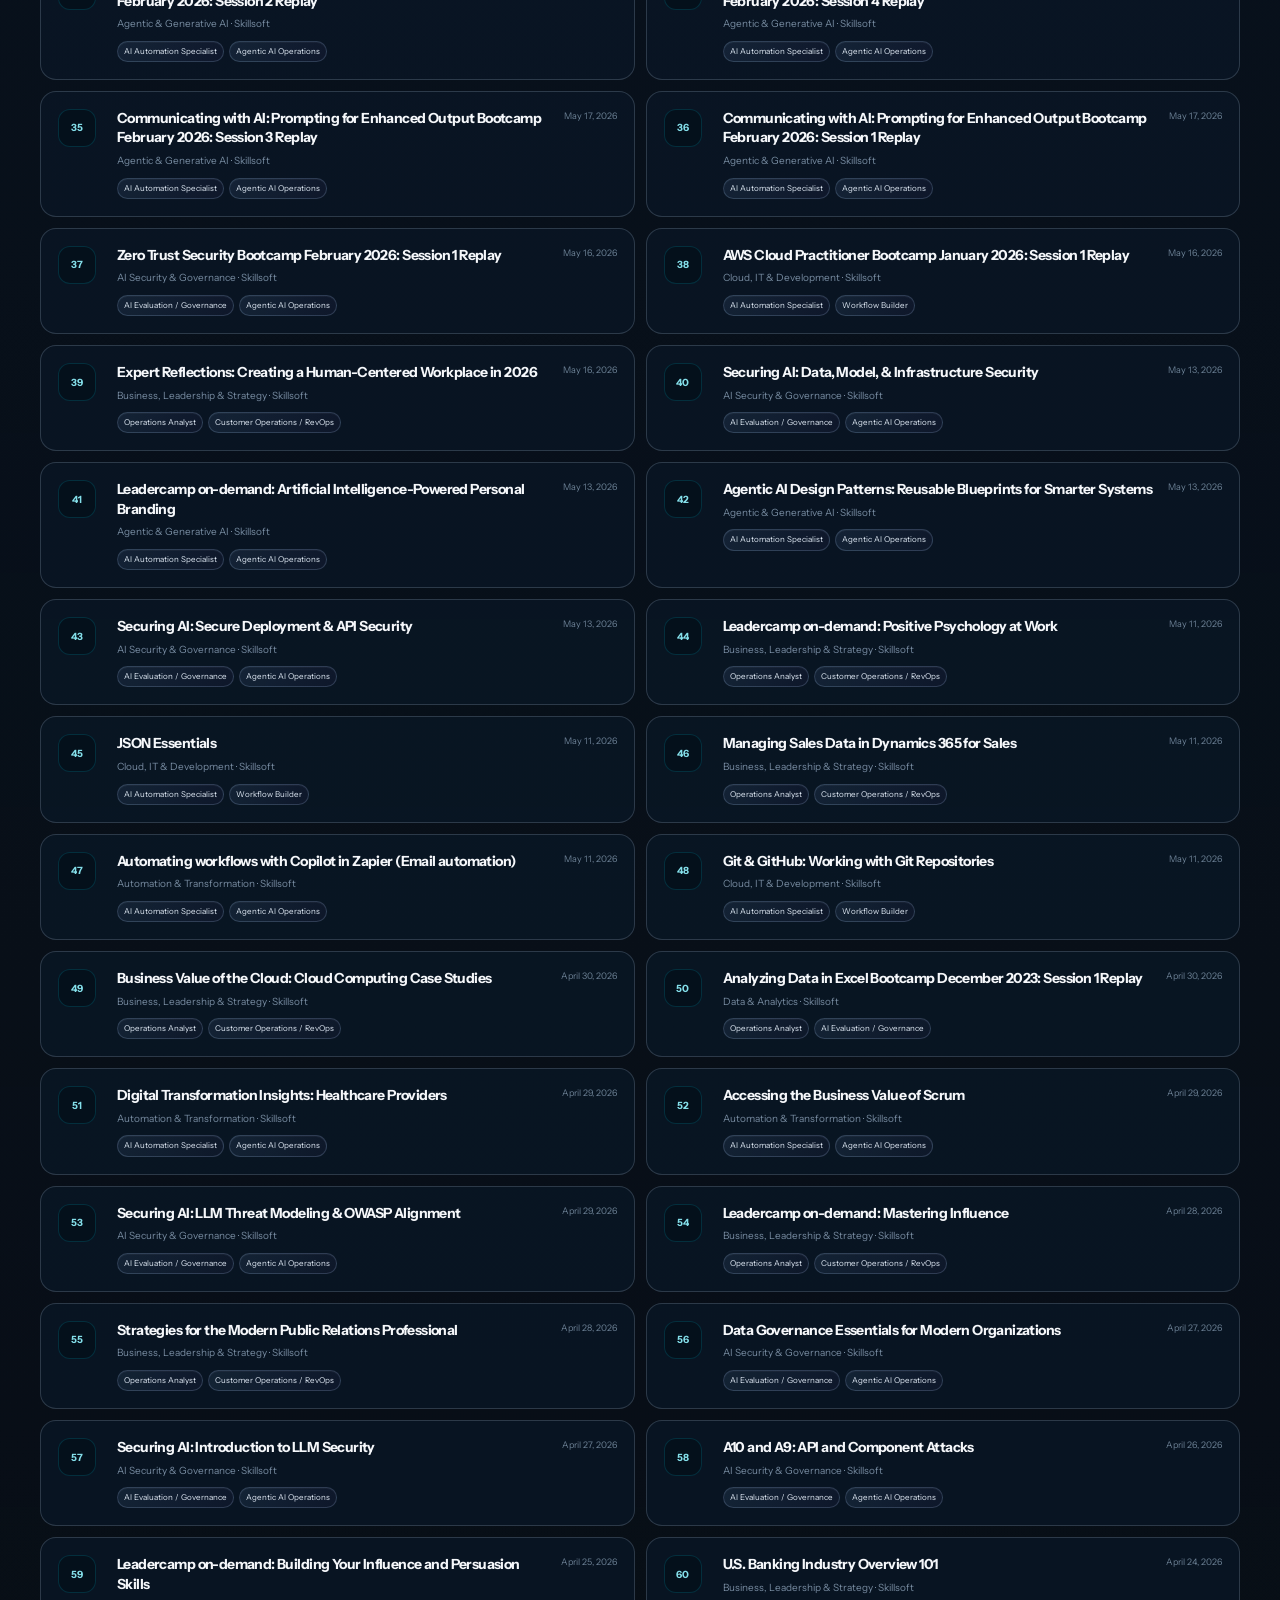
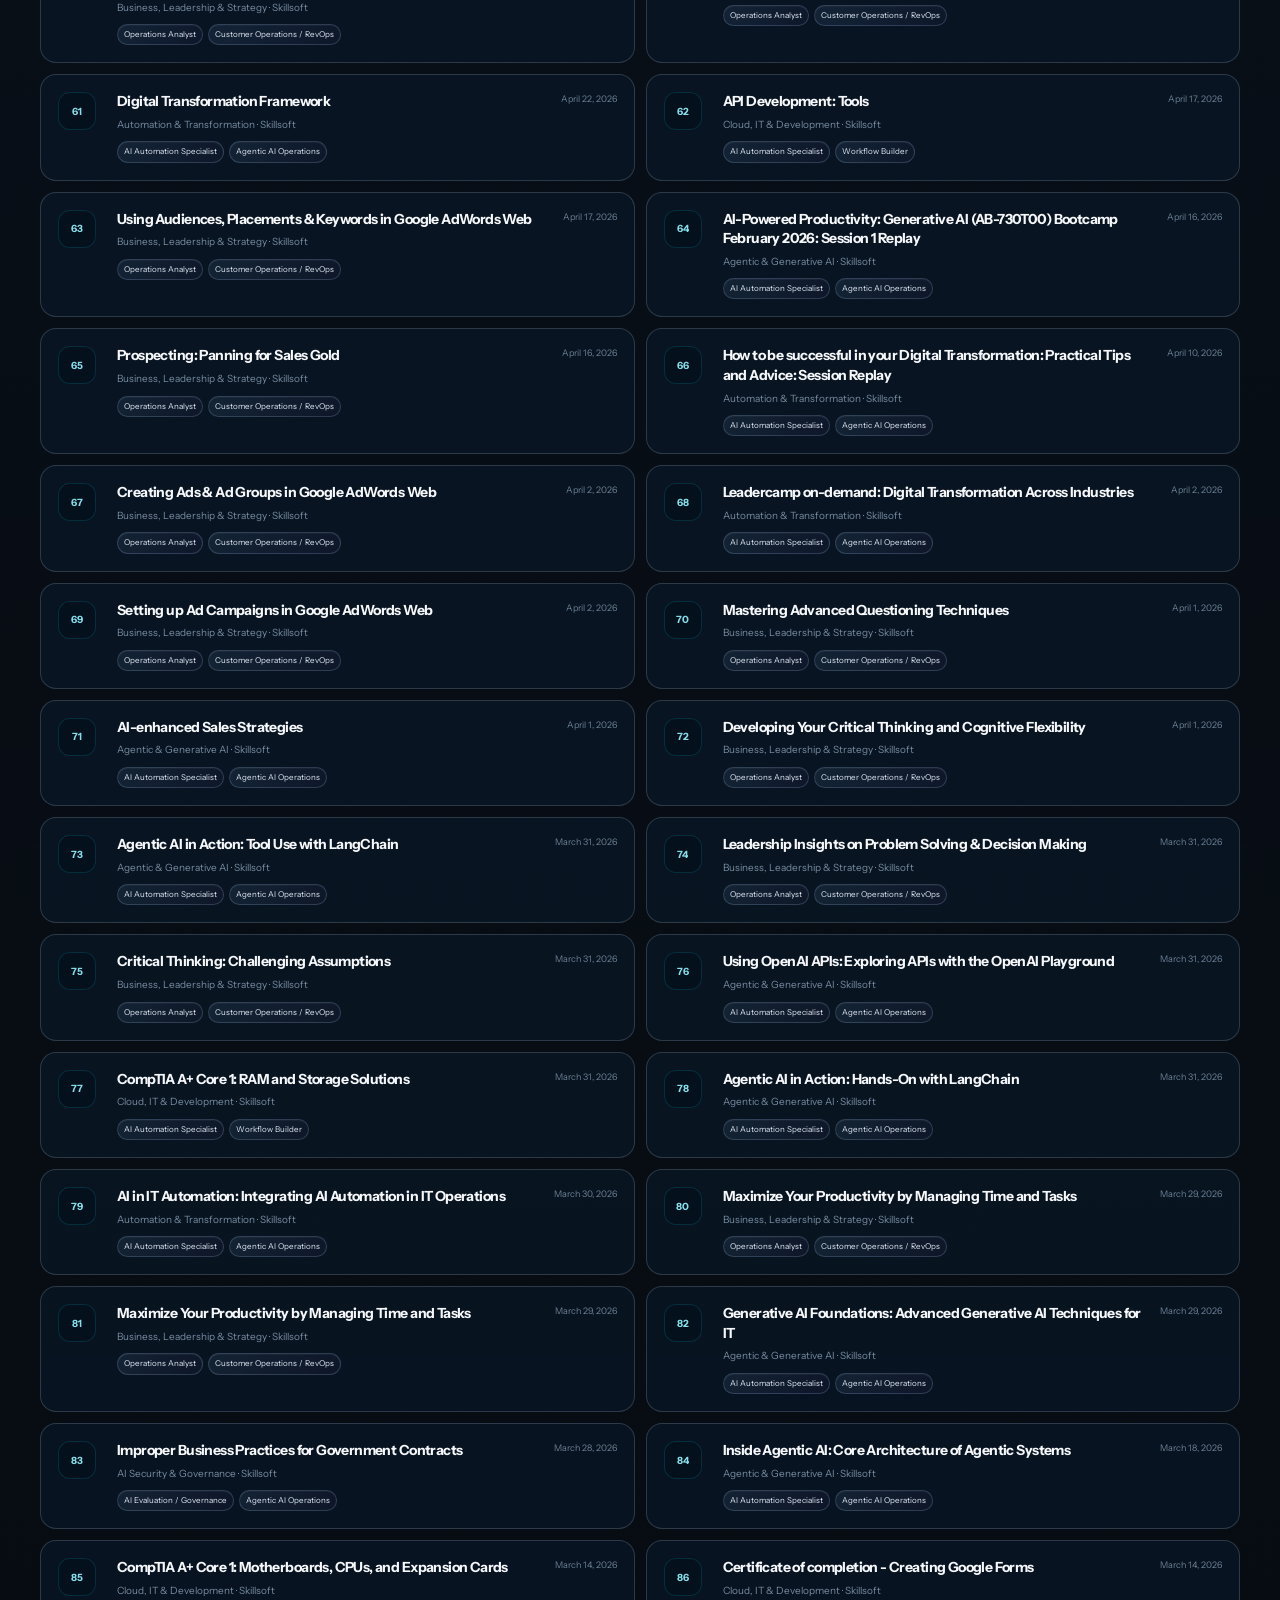
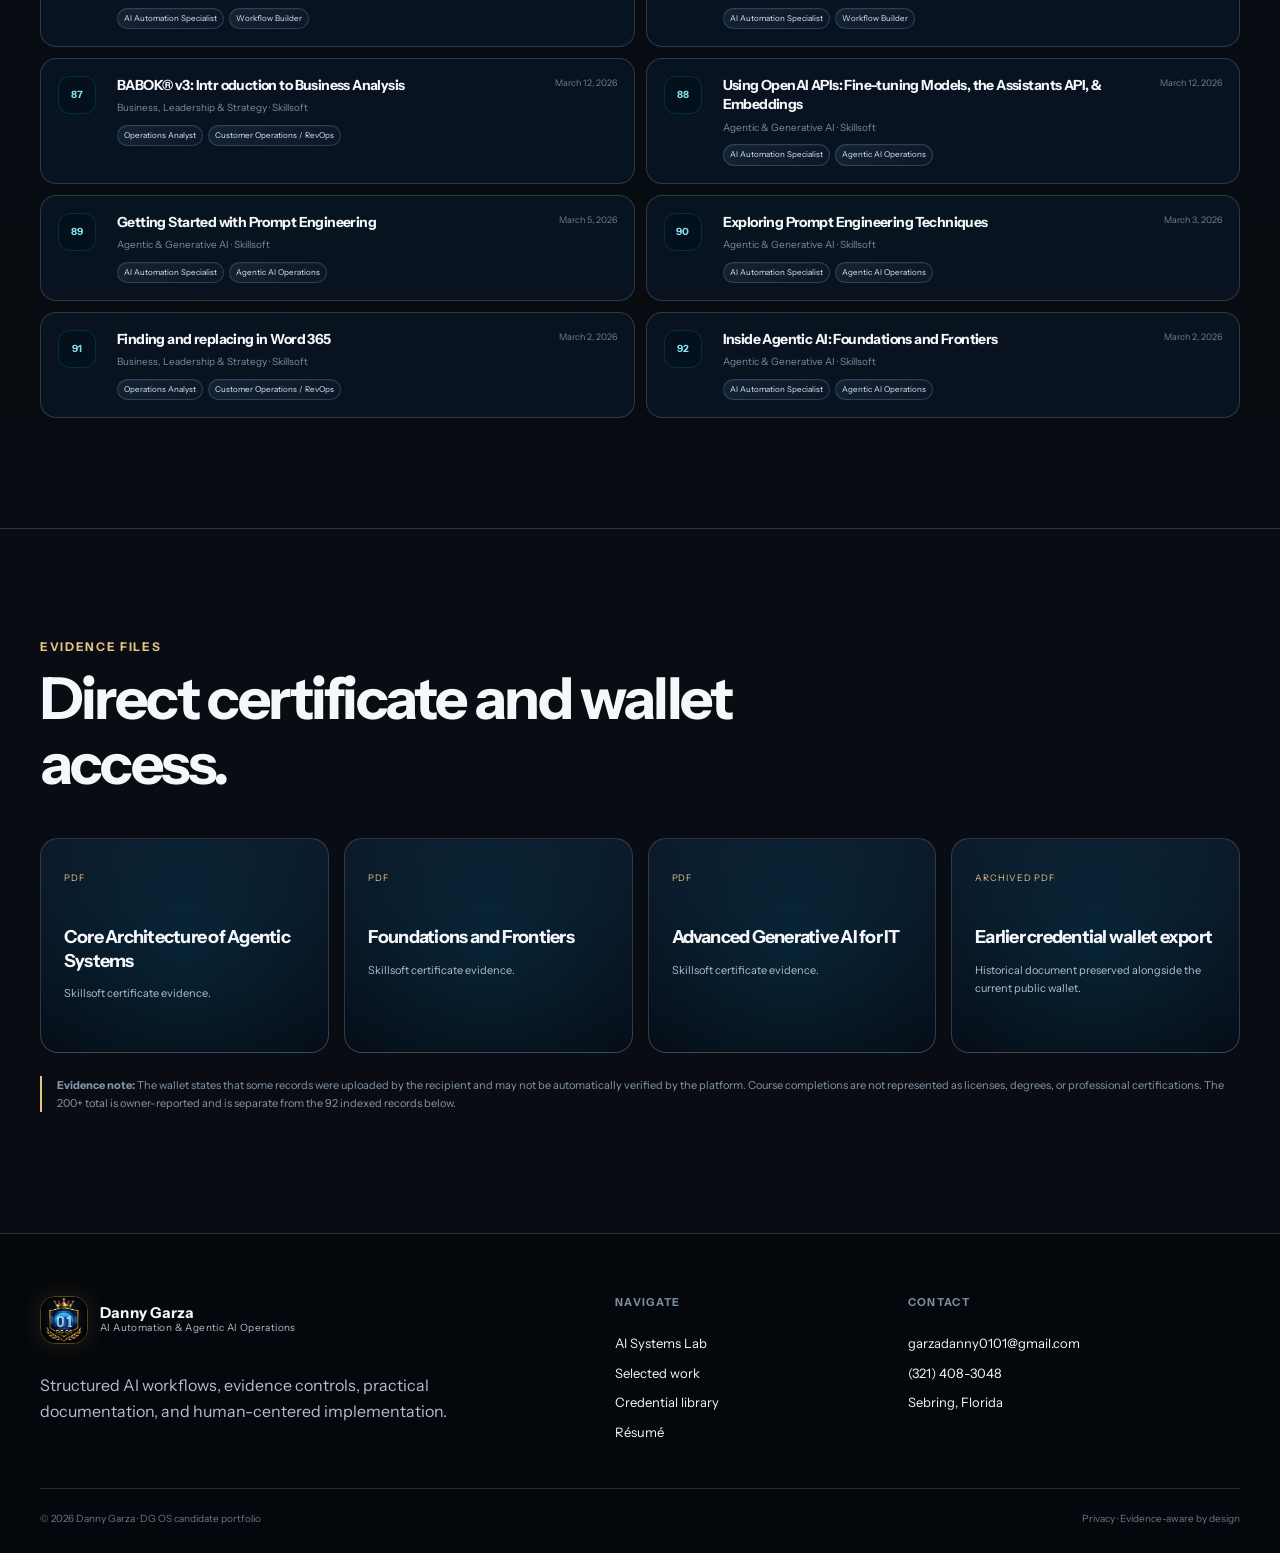
==== commit ae006428: "Preview hybrid editorial: credentials.html layout and accessible evidence flow" ====
--- a/credentials.html
+++ b/credentials.html
@@ -1,13 +1,13 @@
 <!doctype html>
 <html lang="en">
 <head>
-  <meta charset="utf-8"><meta name="viewport" content="width=device-width,initial-scale=1"><meta name="theme-color" content="#05070b">
+  <meta charset="utf-8"><meta name="viewport" content="width=device-width,initial-scale=1"><meta name="theme-color" content="#090d13">
   <title>Credentials | Danny Garza AI Systems Portfolio</title>
   <meta name="description" content="Explore Danny Garza’s current public credential wallet, 92 searchable indexed course completions, original Skillsoft certificate PDFs, and badge evidence.">
   <link rel="canonical" href="https://danny-garza-resume-portfolio.netlify.app/credentials.html">
   <link rel="icon" href="assets/images/brand/dg-os-crown.webp" type="image/webp">
-  <link rel="preconnect" href="https://fonts.googleapis.com"><link rel="preconnect" href="https://fonts.gstatic.com" crossorigin><link href="https://fonts.googleapis.com/css2?family=Manrope:wght@400;500;600;700;800&family=Space+Grotesk:wght@500;600;700&display=swap" rel="stylesheet">
-  <script>document.documentElement.classList.add('js')</script><link rel="stylesheet" href="assets/css/styles.css"><link rel="stylesheet" href="assets/css/premium-2027.css">
+  <link rel="preconnect" href="https://fonts.googleapis.com"><link rel="preconnect" href="https://fonts.gstatic.com" crossorigin><link href="https://fonts.googleapis.com/css2?family=Instrument+Sans:wght@400;500;600;700;800&family=Instrument+Serif:ital@0;1&display=swap" rel="stylesheet">
+  <script>document.documentElement.classList.add('js')</script><link rel="stylesheet" href="assets/css/styles.css"><link rel="stylesheet" href="assets/css/premium-2027.css"><link rel="stylesheet" href="assets/css/hybrid-editorial-observatory.css">
 </head>
 <body data-page="credentials">
   <a class="skip-link" href="#main">Skip to content</a><div class="progress-track" aria-hidden="true"><span data-progress></span></div><div class="background-grid" aria-hidden="true"></div><div class="ambient ambient-blue" aria-hidden="true"></div><div class="ambient ambient-gold" aria-hidden="true"></div>
@@ -30,7 +30,7 @@
       <div class="stat-card glow-card" data-glow-card><strong>15</strong><span>original badge images</span></div>
       <div class="stat-card glow-card" data-glow-card><strong>4</strong><span>certificate previews</span></div>
     </section>
-    <section class="section-block section-shell"><div class="section-heading split-heading reveal"><div><p class="kicker">FEATURED MASTERY BADGES</p><h2>Role-critical completion signals.</h2></div><p>The original course badge remains visible inside a custom diamond or shield chassis. Styling supports comprehension; it does not alter the credential.</p></div>
+    <section class="section-block section-shell"><div class="section-heading split-heading reveal"><div><p class="kicker">FEATURED MASTERY BADGES</p><h2>Role-critical completion signals.</h2></div><p>Original completion badges remain unchanged and are displayed in clean, restrained frames without the former polygon chassis. Styling does not change their meaning or issuer.</p></div>
       <div class="badge-grid badge-grid-large">
         <article class="mastery-badge glow-card reveal" data-glow-card><div class="badge-chassis badge-cyan"><img src="assets/images/badges/agentic-ai-langchain.webp" alt="Agentic AI in Action Hands-On with LangChain badge"></div><p class="eyebrow">AGENTIC AI</p><h3>Hands-On with LangChain</h3><span>Implementation signal</span></article>
         <article class="mastery-badge glow-card reveal" data-glow-card><div class="badge-chassis badge-gold"><img src="assets/images/badges/ai-model-auditing.webp" alt="AI Model Auditing and the Future badge"></div><p class="eyebrow">AI EVALUATION</p><h3>AI Model Auditing</h3><span>Governance signal</span></article>
--- a/assets/css/hybrid-editorial-observatory.css
+++ b/assets/css/hybrid-editorial-observatory.css
@@ -0,0 +1,98 @@
+/* DG Hybrid 2027 PREVIEW ONLY — 85% editorial / 15% cinematic.
+   Additive cascade. Original styles, original imagery, and original documents stay intact.
+   No external motion dependencies or JS scroll listeners. */
+:root{
+  --bg:#090d13;--bg-2:#0d1521;--panel:#111a27;--panel-2:#172336;--panel-3:#203047;
+  --text:#f5f7fa;--muted:#b1bfd0;--line:rgba(183,205,230,.20);--line-strong:rgba(213,192,147,.43);
+  --cyan:#84dfea;--cyan-soft:#c3f4f7;--blue:#578ae3;--gold:#e6c484;--gold-soft:#f3dbaf;
+  --font:"Instrument Sans","Manrope",Aptos,Arial,sans-serif;
+  --display:"Instrument Sans","Space Grotesk",Aptos,Arial,sans-serif;
+  --max:1200px
+}
+body{background:radial-gradient(ellipse 60% 24% at 100% 2%,rgba(84,94,170,.105),transparent 80%),radial-gradient(ellipse 38% 18% at 5% 37%,rgba(171,125,67,.055),transparent 80%),var(--bg)}
+h1,h2,h3{font-feature-settings:"ss01" 1;letter-spacing:-.042em}
+h2{line-height:1.11}
+.hero h1{max-width:13ch;line-height:1.065;font-size:clamp(47px,5.6vw,81px)}
+.hero h1 em,.subhero h1 em{
+  font-family:"Instrument Serif",Georgia,serif;font-weight:400;font-style:italic;
+  letter-spacing:-.025em;background:linear-gradient(100deg,#f6e5c3 8%,#e6c484 58%,#c9c0e4 99%);
+  -webkit-background-clip:text;background-clip:text;color:transparent
+}
+.hero .status-pill{border-color:rgba(223,192,132,.36);background:linear-gradient(120deg,rgba(229,192,132,.075),rgba(134,220,233,.055));color:#e2e8ee}
+.hero-lede{max-width:56ch;color:#d5dce7}
+.section-heading .kicker,.kicker,.eyebrow{color:#e2c286}
+.site-header{background:rgba(9,13,19,.89)}
+.nav-action{border-color:rgba(235,202,144,.45);background:rgba(235,202,144,.075)}
+.button.primary{background:linear-gradient(135deg,#efd8a6,#e3bd77);border:1px solid #f3dfb8;color:#17202b;box-shadow:0 15px 36px rgba(184,131,60,.16)}
+.button.primary:hover{filter:brightness(1.04)}
+.button.secondary{border-color:rgba(183,205,230,.35);background:rgba(238,245,255,.035)}
+.proof-card{background:linear-gradient(155deg,rgba(23,35,51,.96),rgba(10,17,26,.98));border-color:rgba(209,194,163,.23)}
+.proof-card::before{background:linear-gradient(90deg,#e6c484,rgba(134,223,233,.82),transparent)}
+.proof-card__link{color:#eed29c}
+.globe-shell{border-color:rgba(231,196,127,.25);box-shadow:0 30px 88px rgba(0,0,0,.48),0 0 62px rgba(89,103,182,.08)}
+/* Balanced multicolor micro-pill system; do not use saturated paint buckets. */
+.signal-strip span,.chip-cloud span,.credential-tags span{
+  border:1px solid rgba(159,186,222,.22);border-radius:999px;
+  background:linear-gradient(115deg,rgba(110,159,214,.11),rgba(101,77,167,.065));
+  color:#e0e9f4;box-shadow:inset 0 1px rgba(255,255,255,.035)
+}
+.signal-strip span:nth-child(3n+2),.chip-cloud span:nth-child(3n+2){
+  border-color:rgba(236,195,120,.28);
+  background:linear-gradient(110deg,rgba(230,196,132,.125),rgba(177,116,81,.035));color:#f0dec0
+}
+.signal-strip span:nth-child(3n),.chip-cloud span:nth-child(3n){
+  border-color:rgba(132,223,234,.27);
+  background:linear-gradient(115deg,rgba(118,221,231,.11),rgba(117,159,214,.035));color:#c9f0f2
+}
+.role-selector button[aria-selected="true"],.lab-tabs button[aria-selected="true"]{
+  border-color:rgba(230,196,132,.56);background:linear-gradient(125deg,rgba(230,196,132,.14),rgba(132,223,234,.075));color:#fff
+}
+.role-output,.skill-card,.project-card,.mastery-badge,.stat-card,.resume-side-card{
+  border-color:rgba(180,202,229,.20);box-shadow:0 20px 54px rgba(0,0,0,.14)
+}
+.role-output{border-top:2px solid rgba(230,196,132,.56)}
+.role-evidence-link{display:inline-flex;align-items:center;gap:6px;padding:10px 0;font-size:13px;font-weight:750;color:#f1d69f;text-decoration:underline;text-underline-offset:4px}
+.role-evidence-link:hover{color:#fff}
+.role-evidence-link:focus-visible{outline:3px solid #c8edfa;outline-offset:4px}
+/* Keep original badge artwork; remove the octagonal/diamond framing. */
+.badge-chassis,.badge-chassis.badge-cyan,.badge-chassis.badge-gold,.badge-chassis.badge-blue{
+  clip-path:none!important;position:relative;border-radius:22px!important;
+  border:1px solid rgba(220,204,170,.24);
+  background:radial-gradient(circle at 50% 35%,rgba(230,196,132,.085),transparent 55%),linear-gradient(160deg,#152231,#0a121d);
+  padding:20px;box-shadow:inset 0 1px rgba(255,255,255,.045);
+}
+.badge-chassis::before,.badge-chassis::after{display:none!important;content:none!important}
+.badge-chassis img{max-width:100%;max-height:100%;object-fit:contain;position:relative;z-index:1;filter:none}
+.mastery-badge{border-radius:22px;background:linear-gradient(170deg,rgba(22,32,46,.96),rgba(9,17,27,.98))}
+.mastery-badge:hover{border-color:rgba(222,199,148,.53)}
+/* Editorial process: the cinematic 15% is localized here, never page-wide. */
+.journey-section{position:relative;padding:clamp(76px,9vw,125px) 0;overflow:clip;border-block:1px solid rgba(201,204,227,.1);background:linear-gradient(180deg,rgba(17,25,38,.76),rgba(9,15,26,.94))}
+.journey-section::before{content:"";position:absolute;pointer-events:none;top:0;right:-10%;width:50%;height:72%;background:radial-gradient(ellipse,rgba(85,123,215,.1),transparent 70%)}
+.journey-layout{display:grid;grid-template-columns:minmax(0,.82fr) minmax(0,1.18fr);align-items:start;column-gap:clamp(34px,7vw,105px)}
+.journey-intro{position:sticky;top:116px;align-self:start;padding:22px 0}
+.journey-intro h2{font-size:clamp(37px,4.4vw,62px);max-width:11ch;margin:10px 0 25px}
+.journey-intro h2 em{display:block;font:italic 400 1.06em/1 "Instrument Serif",Georgia,serif;letter-spacing:-.028em;color:#e6c484}
+.journey-intro>p:not(.kicker){max-width:39ch;color:#bfcbda;font-size:16px}
+.journey-legend{display:inline-flex;gap:9px;align-items:center;flex-wrap:wrap;font-size:11px;color:#bdc7d6;margin-top:23px}
+.journey-legend i{height:8px;width:8px;border-radius:50%;background:#e6c484;box-shadow:0 0 16px rgba(230,196,132,.42)}
+.journey-steps{list-style:none;counter-reset:none;padding:0;margin:0;display:grid;gap:20px}
+.journey-step{position:relative;overflow:hidden;min-height:200px;border:1px solid rgba(177,204,232,.22);border-radius:26px;padding:31px 33px;background:linear-gradient(145deg,rgba(27,43,63,.86),rgba(12,22,35,.96));box-shadow:0 18px 44px rgba(0,0,0,.16)}
+.journey-step::before{content:"";position:absolute;top:0;left:0;width:4px;height:100%;background:linear-gradient(180deg,#e6c484,rgba(136,222,231,.38));opacity:.85}
+.journey-step::after{content:"";pointer-events:none;position:absolute;right:-75px;top:-110px;width:255px;height:255px;border-radius:50%;background:radial-gradient(circle,rgba(135,178,234,.115),transparent 70%)}
+.journey-step:nth-child(3)::before{background:linear-gradient(180deg,#e6c484,#d59c5e)}
+.journey-step__meta{display:flex;justify-content:space-between;align-items:center;gap:16px;color:#e6c484;text-transform:uppercase;letter-spacing:.14em;font-size:11px;font-weight:800}
+.journey-step__meta span:last-child{color:#a7b9ce;font-weight:600}
+.journey-step h3{font-size:clamp(24px,2.4vw,32px);margin:24px 0 11px;color:#f3f5fa}
+.journey-step p{font-size:15px;line-height:1.7;margin:0;max-width:54ch;color:#bbcad9}
+.journey-section .journey-note{font-size:12px;color:#99abc0;max-width:52ch;margin-top:16px}
+.journey-section .text-link{display:inline-block;color:#e6c484;margin-top:18px}
+.journey-step:focus-within{border-color:#f0d399}
+@supports ((animation-timeline: view()) and (animation-range: entry)) {
+  @media (prefers-reduced-motion:no-preference) {
+    .journey-step{animation:dg-journey-reveal linear both;animation-timeline:view(block);animation-range:entry 8% cover 38%}
+    @keyframes dg-journey-reveal{from{opacity:.64;transform:translate3d(0,18px,0)}to{opacity:1;transform:translate3d(0,0,0)}}
+  }
+}
+@media(prefers-reduced-motion:reduce){.journey-step{animation:none!important;opacity:1!important;transform:none!important}.journey-intro{scroll-behavior:auto}}
+@media(max-width:930px){.journey-layout{grid-template-columns:1fr;gap:24px}.journey-intro{position:static;padding:0}.journey-intro h2{max-width:19ch}.journey-steps{grid-template-columns:repeat(2,minmax(0,1fr))}.journey-step{padding:25px;min-height:235px}}
+@media(max-width:620px){.journey-section{padding:58px 0}.journey-intro h2{font-size:clamp(36px,9vw,48px)}.journey-steps{grid-template-columns:1fr;gap:12px}.journey-step{min-height:0;padding:23px;border-radius:19px}.journey-step h3{margin-top:15px}.hero h1{font-size:clamp(45px,10.2vw,62px)}.badge-chassis{border-radius:18px!important}.role-evidence-link{font-size:12px}}
